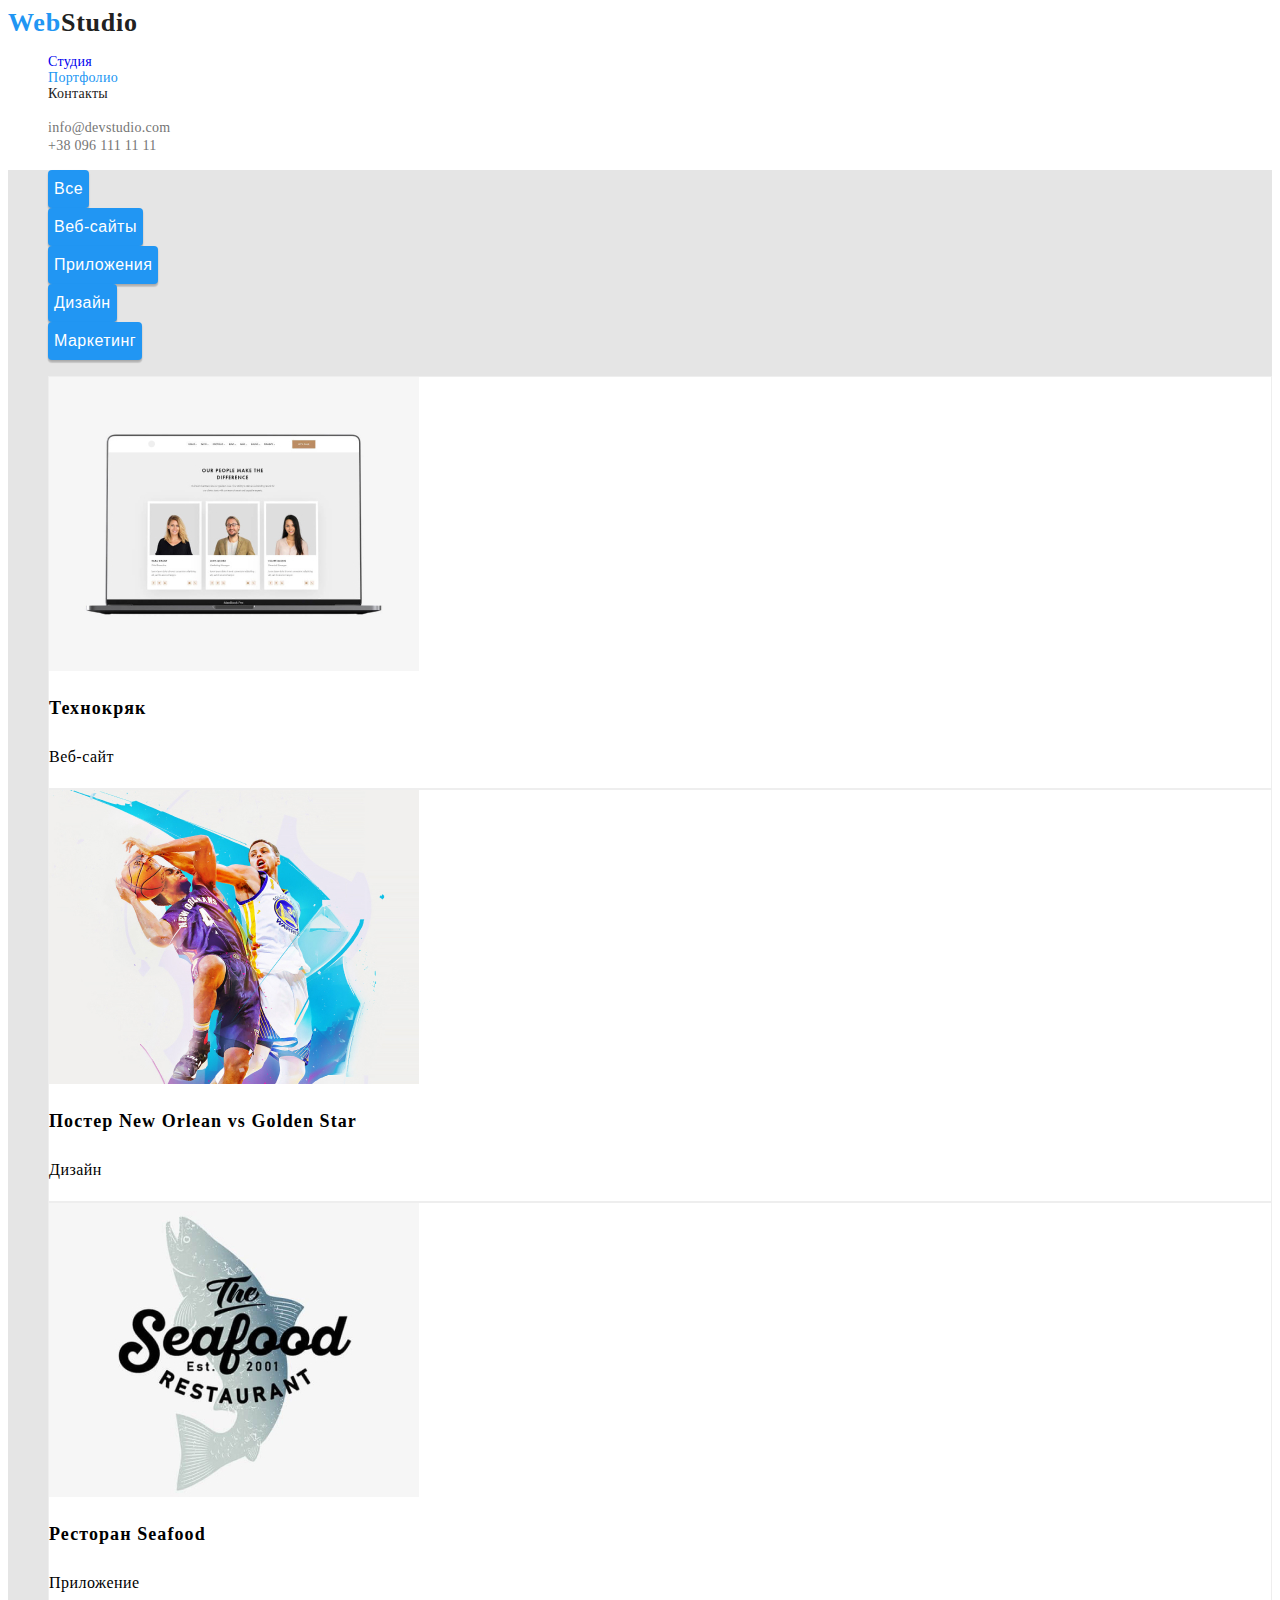
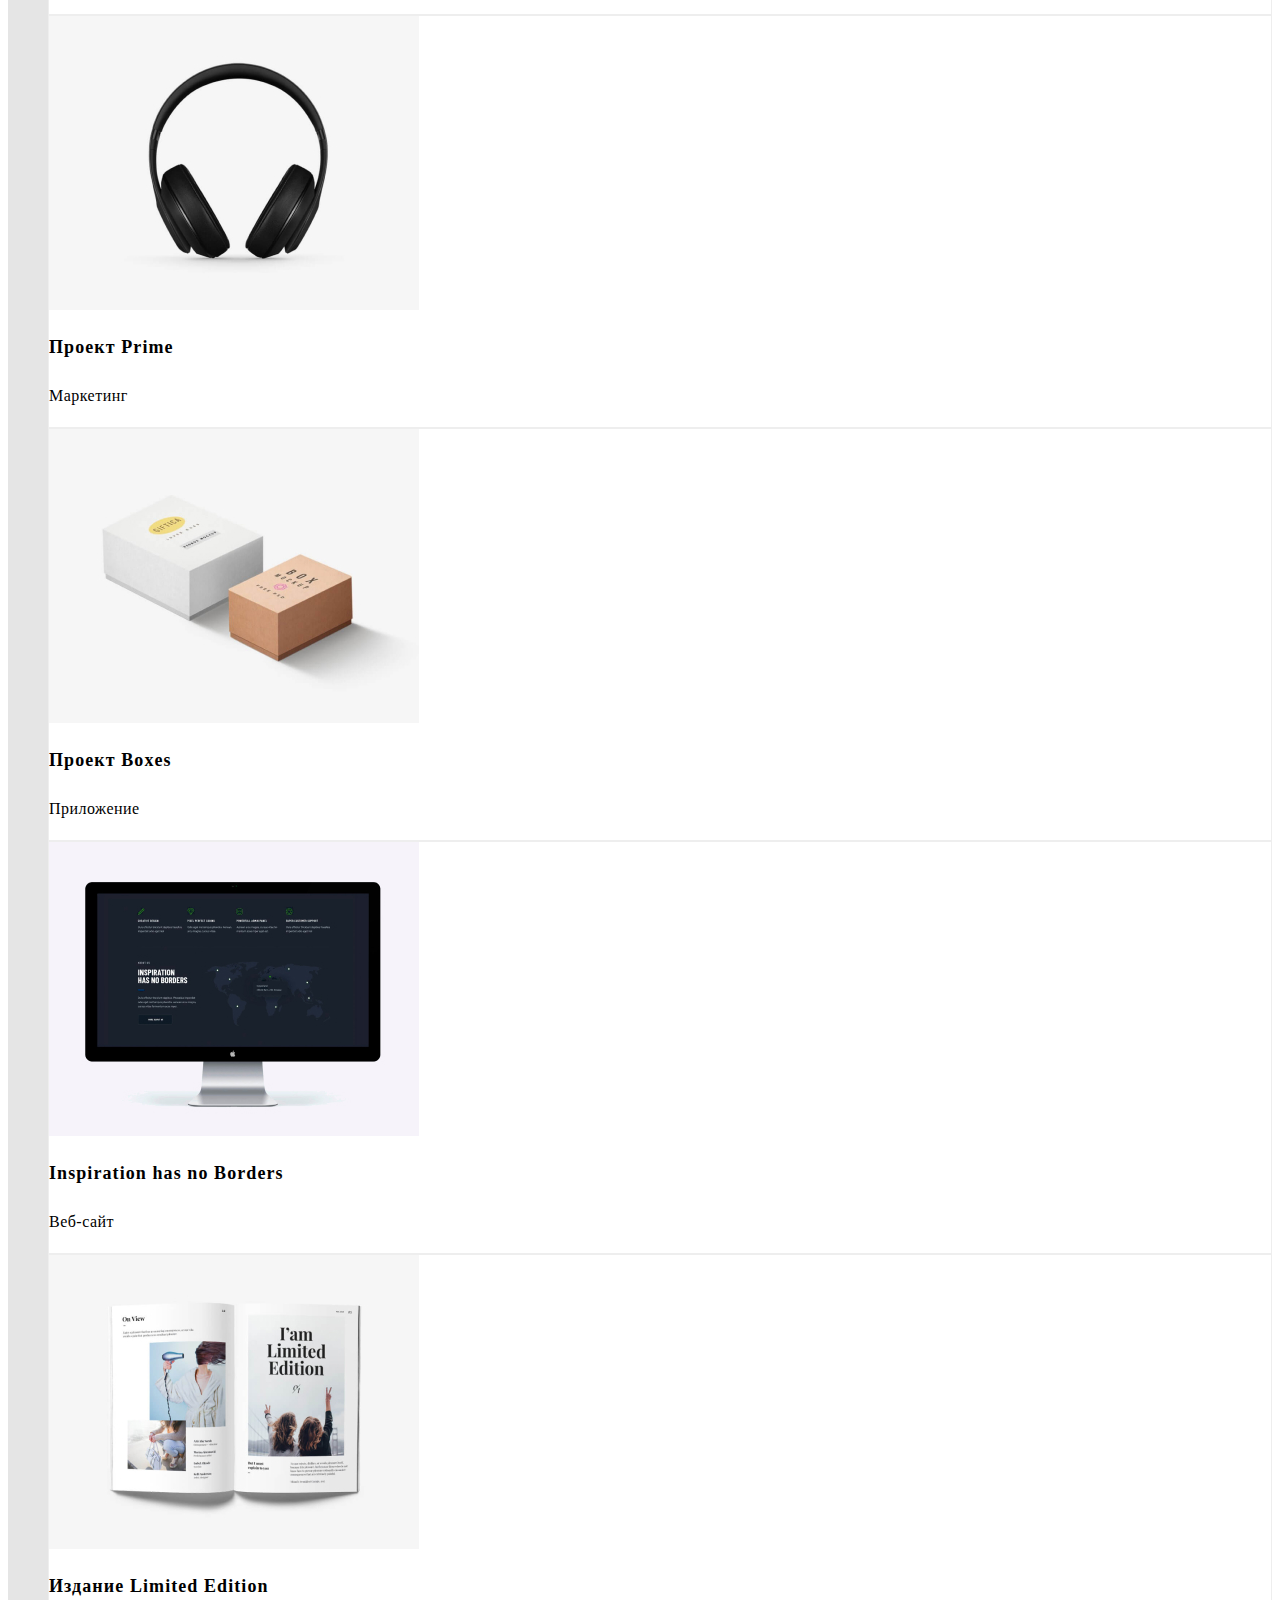
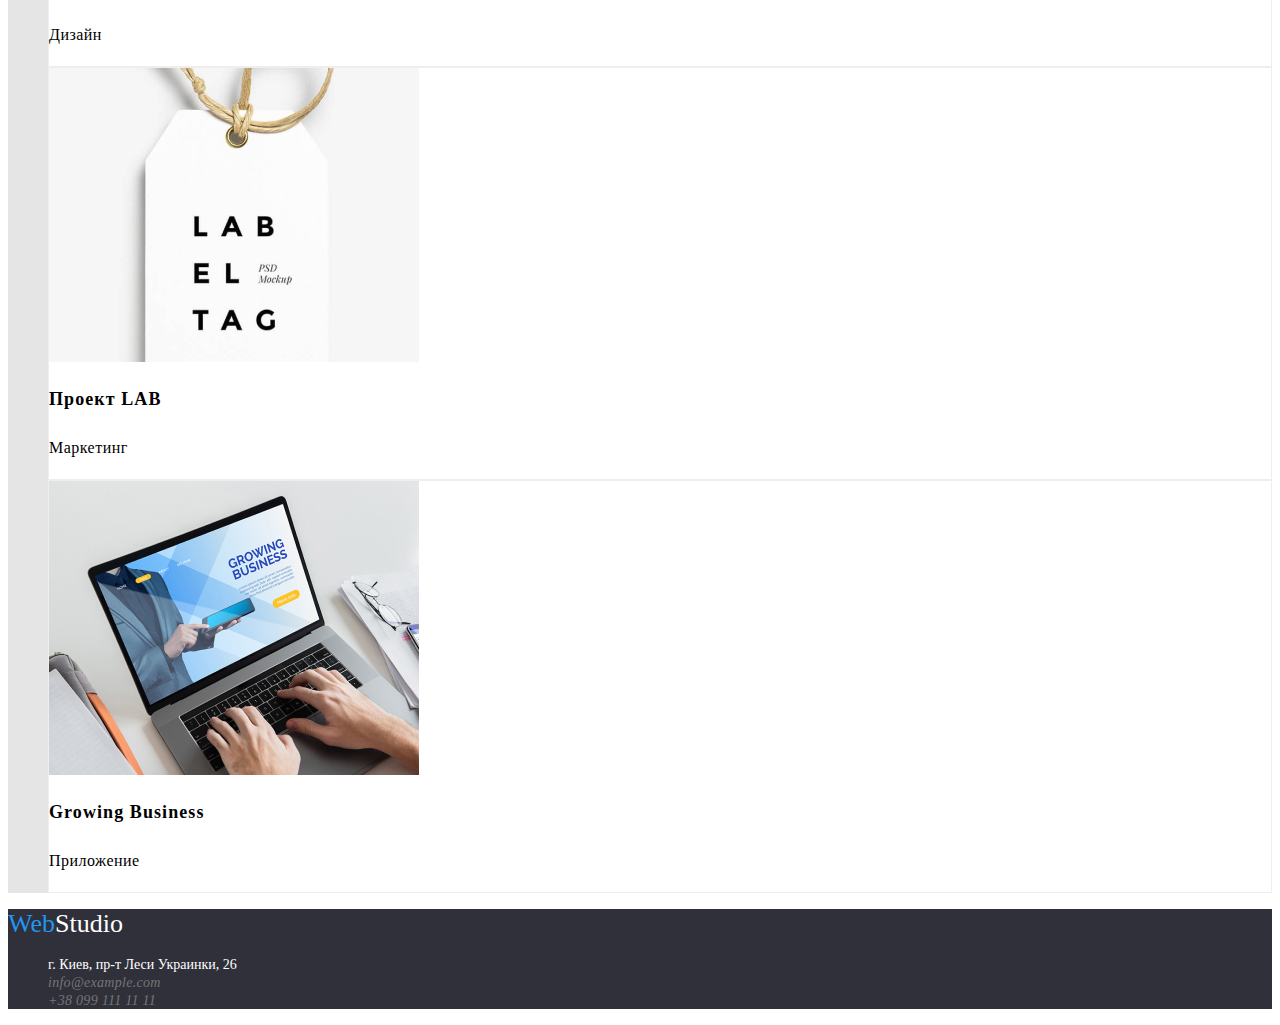
==== portfolio.html @ 0d42d4b7 "finally" ====
<!DOCTYPE html>
<html lang="en">
  <head>
    <meta charset="UTF-8" />
    <meta http-equiv="X-UA-Compatible" content="IE=edge" />
    <meta name="viewport" content="width=device-width, initial-scale=1.0" />
    <link rel="stylesheet" href="./css/styles.css" />
    <title>Document</title>
  </head>
  <body>
    <header class="header">
      <nav class="header-nav">
        <a href="./index.html" class="nav-logo"><span>Web</span>Studio</a>
        <div class="nav-ul">
          <ul>
            <li class="nav-list">
              <a href="../goit-markup-hw-02/index.html" class="nav-link">Студия</a>
            </li>
            <li class="nav-list"><a href="#" class="nav-link port">Портфолио</a></li>
            <li class="nav-list"><a href="" class="nav-link">Контакты</a></li>
          </ul>
        </div>
        <div class="nav-div">
          <ul>
            <li class="nav-contacts">
              <a href="mailto:info@devstudio.com" class="link-contacts">info@devstudio.com</a>
            </li>
            <li class="nav-contacts">
              <a href="tel:+380961111111" class="link-contacts">+38 096 111 11 11</a>
            </li>
          </ul>
        </div>
      </nav>
    </header>
    <main class="portfolio">
      <section class="work">
        <h1 class="works-title">Портфолио</h1>
        <ul class="work-list">
          <li class="work-item"><button type="button" class="work-item-btn">Все</button></li>
          <li class="work-item"><button type="button" class="work-item-btn">Веб-сайты</button></li>
          <li class="work-item"><button type="button" class="work-item-btn">Приложения</button></li>
          <li class="work-item"><button type="button" class="work-item-btn">Дизайн</button></li>
          <li class="work-item"><button type="button" class="work-item-btn">Маркетинг</button></li>
        </ul>
        <ul class="list-project">
          <li class="project-item">
            <img src="./images/11.jpg" alt="проект 1" />
            <h2 class="project-title">Технокряк</h2>
            <p class="project-text">Веб-сайт</p>
          </li>
          <li class="project-item">
            <img src="./images/22.jpg" alt="проект 2" />
            <h2 class="project-title">Постер New Orlean vs Golden Star</h2>
            <p class="project-text">Дизайн</p>
          </li>
          <li class="project-item">
            <img src="./images/33.jpg" alt="проект 3" />
            <h2 class="project-title">Ресторан Seafood</h2>
            <p class="project-text">Приложение</p>
          </li>
          <li class="project-item">
            <img src="./images/44.jpg" alt="проект 4" />
            <h2 class="project-title">Проект Prime</h2>
            <p class="project-text">Маркетинг</p>
          </li>
          <li class="project-item">
            <img src="./images/55.jpg" alt="проект 5" />
            <h2 class="project-title">Проект Boxes</h2>
            <p class="project-text">Приложение</p>
          </li>
          <li class="project-item">
            <img src="./images/66.jpg" alt="проект 6" />
            <h2 class="project-title">Inspiration has no Borders</h2>
            <p class="project-text">Веб-сайт</p>
          </li>
          <li class="project-item">
            <img src="./images/77.jpg" alt="проект 7" />
            <h2 class="project-title">Издание Limited Edition</h2>
            <p class="project-text">Дизайн</p>
          </li>
          <li class="project-item">
            <img src="./images/88.jpg" alt="проект 8" />
            <h2 class="project-title">Проект LAB</h2>
            <p class="project-text">Маркетинг</p>
          </li>
          <li class="project-item">
            <img src="./images/99.jpg" alt="проект 9" />
            <h2 class="project-title">Growing Business</h2>
            <p class="project-text">Приложение</p>
          </li>
        </ul>
      </section>
    </main>

    <footer class="footer">
      <a href="./index.html" class="footer-logo"><span>Web</span>Studio</a>
      <address>
        <ul class="footer-list">
          <li>
            <a
              href="https://goo.gl/maps/t3Y8ttDa6r9vXGK56"
              target="_blank"
              rel="noreferrer noopener"
              class="footer-map"
              >г. Киев, пр-т Леси Украинки, 26</a
            >
          </li>
          <li><a href="mailto:info@example.com" class="link-contacts">info@example.com</a></li>
          <li><a href="tel:+380991111111" class="link-contacts">+38 099 111 11 11</a></li>
        </ul>
      </address>
    </footer>
  </body>
</html>
---- css/styles.css ----
body {
  font-family: 'Roboto';
}

a {
  text-decoration: none;
}
li {
  list-style-type: none;
}
/* header */

.nav-logo {
  font-family: 'Raleway';
  font-size: 26px;
  color: #212121;
  font-weight: 700;
  letter-spacing: 0.03em;
}
.nav-logo > span {
  color: #2196f3;
}
.nav-list > .studio {
  color: #2196f3;
}
.nav-link {
  height: 16px;
}
.nav-list > .port {
  color: #2196f3;
}
.nav-list {
  font-size: 14px;
  color: #212121;
  font-weight: 500;
  letter-spacing: 0.02em;
}

.nav-link:visited,
.nav-link:active {
  color: #212121;
}
.nav-link:hover {
  color: #2196f3;
}

.link-contacts {
  color: #757575;
  font-size: 14px;
  font-weight: 500;
  letter-spacing: 0.02em;
}
.link-contacts:hover {
  color: #2196f3;
}

/* hero */

.hero {
  background-color: #2f303a;
}

.hero-title {
  font-size: 44px;
  font-weight: 900;
  color: #fff;
  text-align: center;
}
.hero-btn {
  background: #2196f3;
  box-shadow: 0px 4px 4px rgba(0, 0, 0, 0.15);
  border-radius: 4px;
  font-size: 16px;
  font-weight: 700;
  color: #ffffff;
  align-items: center;
  text-align: center;
  letter-spacing: 0.06em;
  border: 0px;
}
/* preferences */
.pref-title {
  color: #212121;
  font-size: 14px;
  text-transform: uppercase;
  letter-spacing: 0.03em;
  font-weight: 700;
}
.pref-text {
  color: #757575;
  font-size: 14px;
  font-weight: 400;
  letter-spacing: 0.03em;
}

/* work */
.work-title {
  font-size: 36px;
  font-weight: 700;
  letter-spacing: 0.03em;
}

/* team */

.team {
  background: #f5f4fa;
}
.team-wrapper {
  background: #ffffff;

  box-shadow: 0px 1px 3px rgba(0, 0, 0, 0.12), 0px 1px 1px rgba(0, 0, 0, 0.14),
    0px 2px 1px rgba(0, 0, 0, 0.2);
  border-radius: 0px 0px 4px 4px;
}
.team-title {
  color: #212121;
  font-size: 36px;
  font-weight: 700;
  letter-spacing: 0.03em;
}
.team-worker {
  font-size: 16px;
  color: #212121;
  font-weight: 500;
  letter-spacing: 0.03em;
  text-align: center;
}
.team-text {
  color: #757575;
  font-size: 16px;
  font-weight: 400;
  letter-spacing: 0.03em;
  text-align: center;
}
/* footer */
.footer {
  background: #2f303a;
}
.footer-logo {
  font-family: 'Raleway';
  font-size: 26px;
  color: #ffffff;
}
.footer-logo > span {
  color: #2196f3;
}

.footer-map {
  color: #ffffff;
  font-size: 14px;
  font-style: normal;
}
/* portfolio menu */
.portfolio {
  background: #e5e5e5;
}

.works-title {
  position: absolute;
  white-space: nowrap;
  width: 1px;
  height: 1px;
  overflow: hidden;
  border: 0;
  padding: 0;
  clip: rect(0 0 0 0);
  clip-path: inset(50%);
}
.work-item {
}
.work-item-btn {
  font-weight: 500;
  font-size: 16px;
  line-height: 1.62;
  letter-spacing: 0.03em;

  color: #ffffff;

  width: auto;
  height: 38px;
  background: #2196f3;
  /* shadow-middle */

  box-shadow: 0px 3px 1px rgba(0, 0, 0, 0.1), 0px 1px 2px rgba(0, 0, 0, 0.08),
    0px 2px 2px rgba(0, 0, 0, 0.12);
  border-radius: 4px;
  border: 0;
}

/* portfolio works */
.project-item {
  box-sizing: border-box;
  background: #ffffff;
  border: 1px solid #eeeeee;
}

.project-title {
  font-weight: 700;
  font-size: 18px;
  line-height: 2;
  /* identical to box height, or 200% */

  letter-spacing: 0.06em;
}
.project-text {
  font-weight: 400;
  font-size: 16px;
  line-height: 1.88;
  /* identical to box height, or 188% */

  letter-spacing: 0.03em;
}
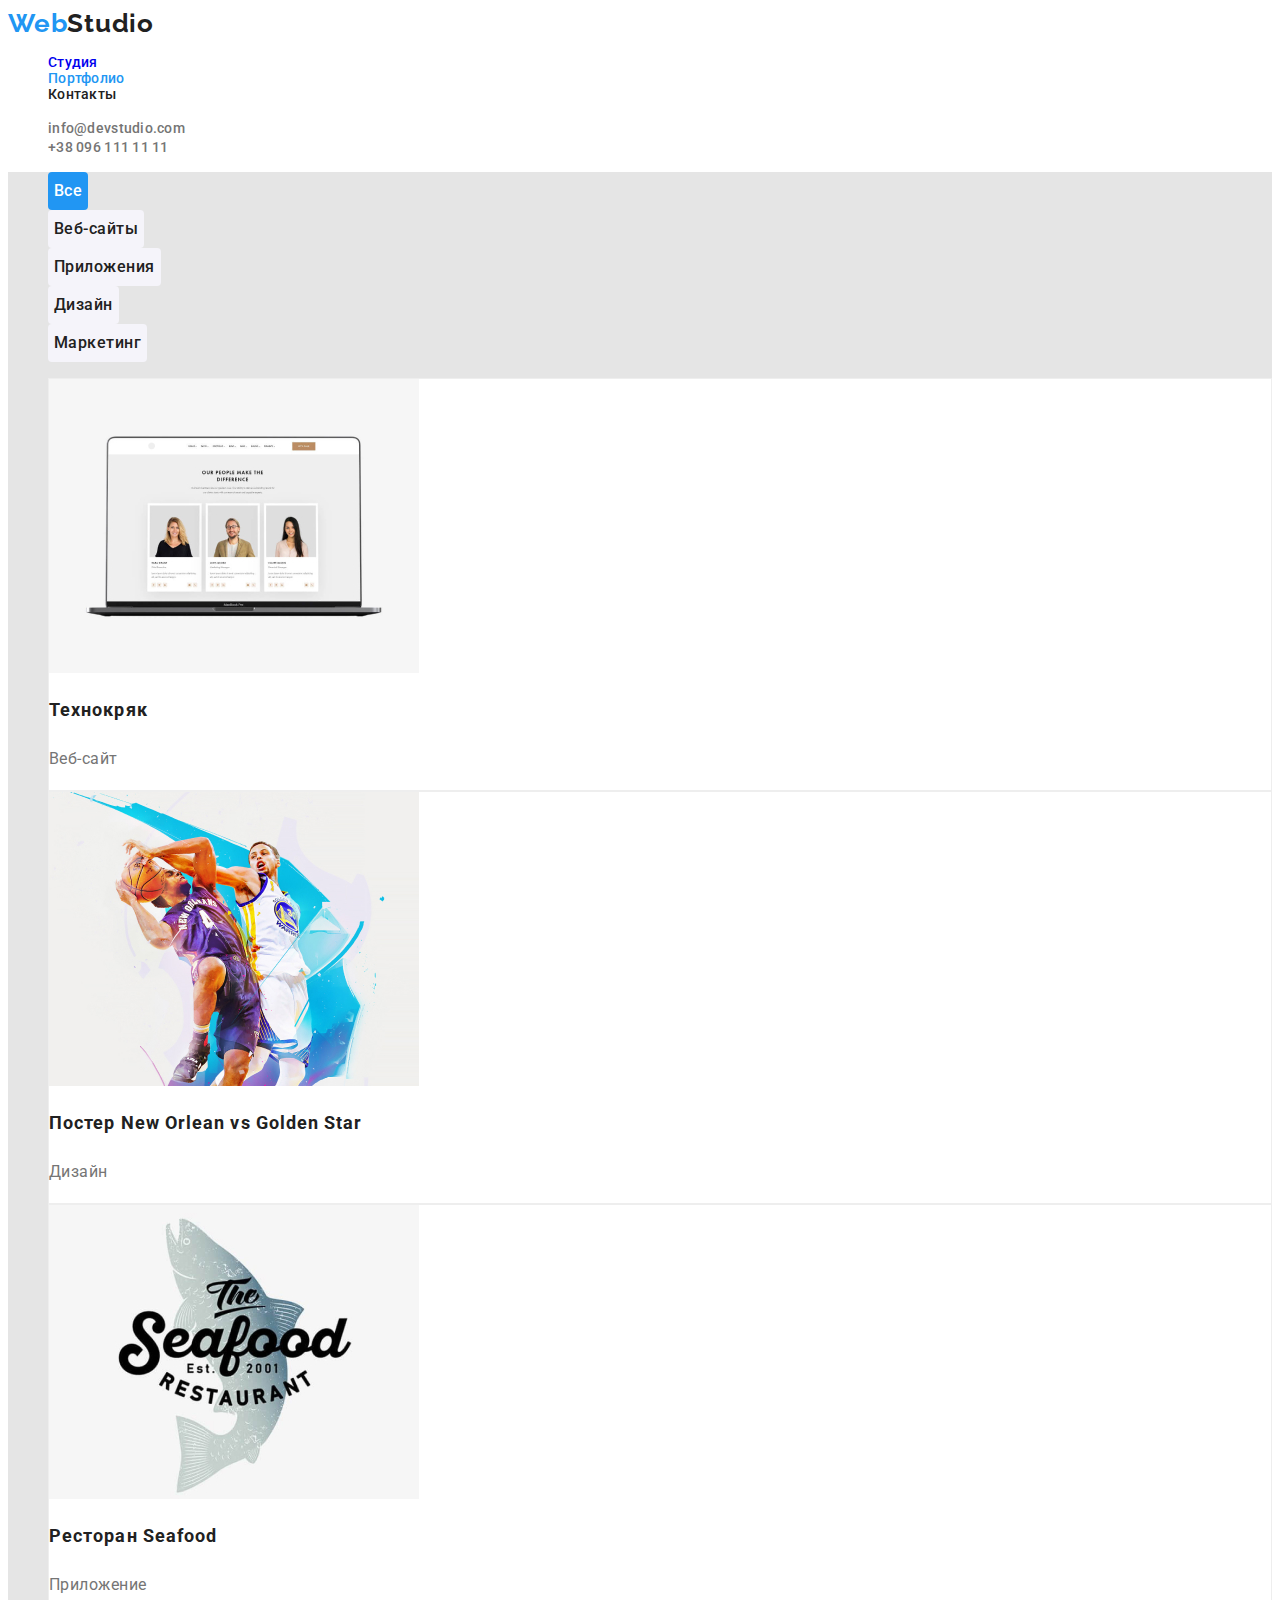
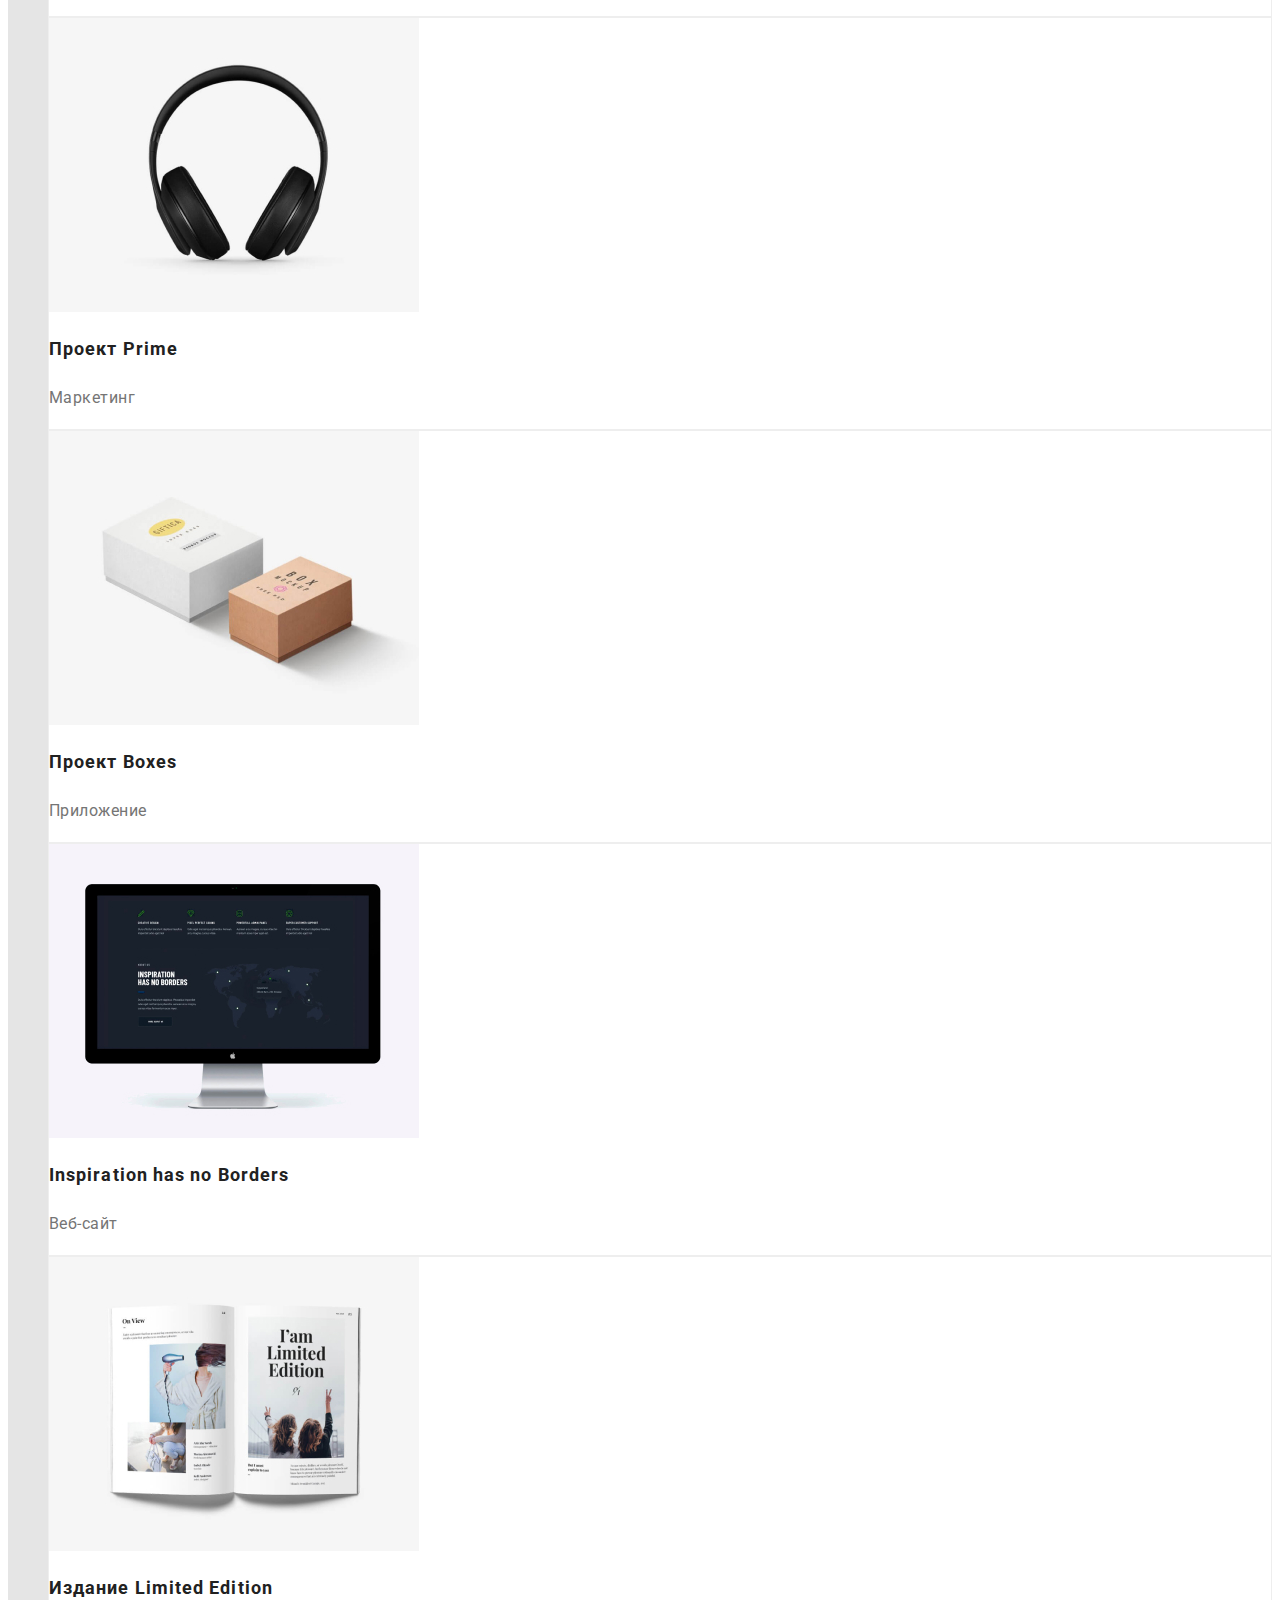
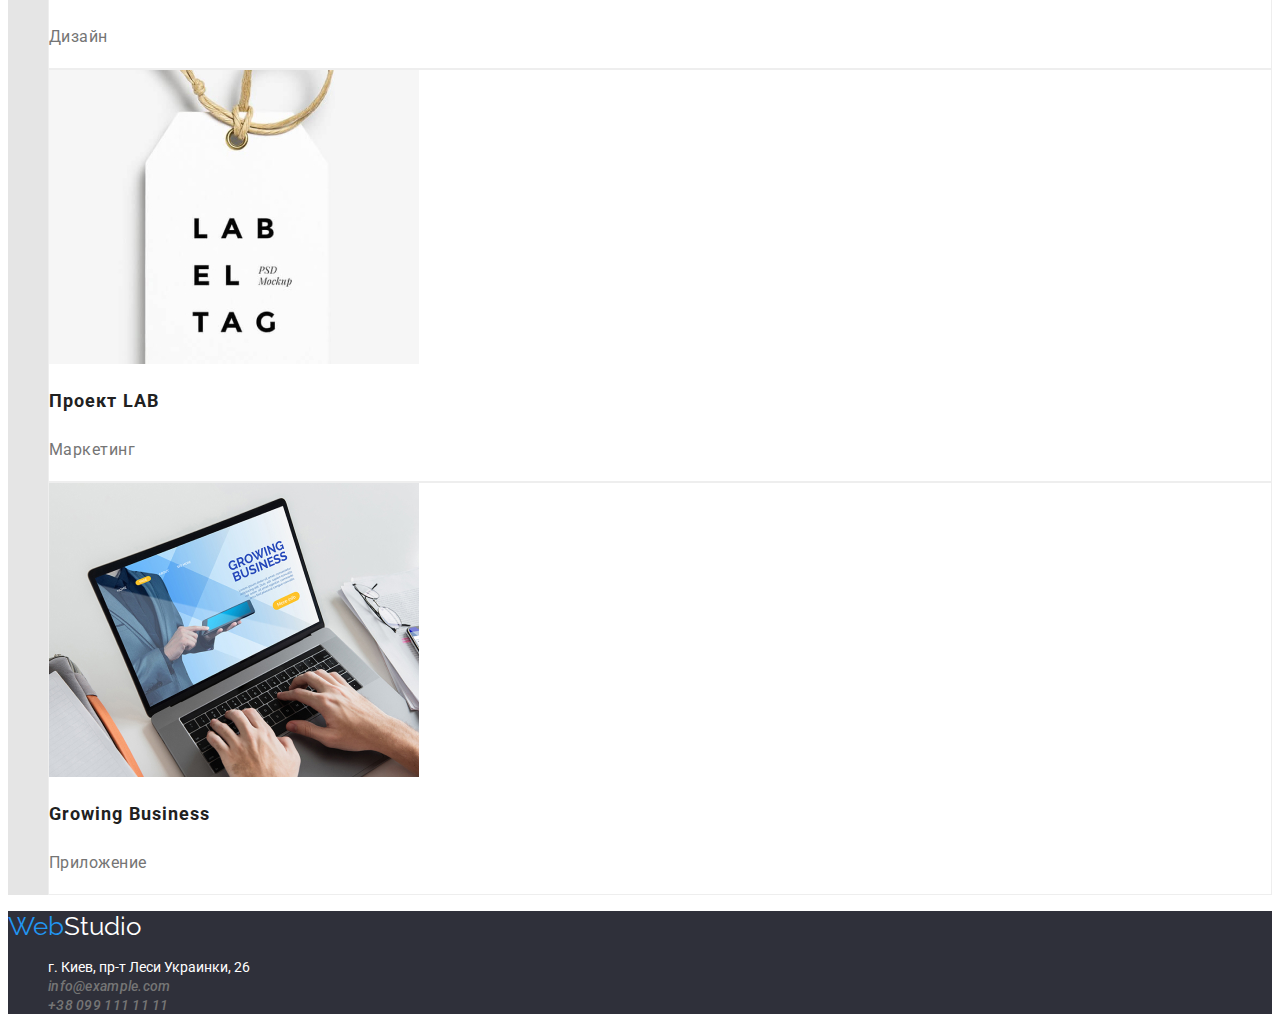
==== commit b268f1b4: "part idk" ====
--- a/portfolio.html
+++ b/portfolio.html
@@ -5,6 +5,16 @@
     <meta http-equiv="X-UA-Compatible" content="IE=edge" />
     <meta name="viewport" content="width=device-width, initial-scale=1.0" />
     <link rel="stylesheet" href="./css/styles.css" />
+    <link rel="preconnect" href="https://fonts.googleapis.com" />
+    <link rel="preconnect" href="https://fonts.gstatic.com" crossorigin />
+    <link
+      href="https://fonts.googleapis.com/css2?family=Roboto:wght@300;400;500;700&display=swap"
+      rel="stylesheet"
+    />
+    <link
+      href="https://fonts.googleapis.com/css2?family=Raleway:wght@400;500;700&family=Roboto:wght@300;400;500;700&display=swap"
+      rel="stylesheet"
+    />
     <title>Document</title>
   </head>
   <body>
@@ -36,7 +46,7 @@
       <section class="work">
         <h1 class="works-title">Портфолио</h1>
         <ul class="work-list">
-          <li class="work-item"><button type="button" class="work-item-btn">Все</button></li>
+          <li class="work-item"><button type="button" class="work-item-btn all">Все</button></li>
           <li class="work-item"><button type="button" class="work-item-btn">Веб-сайты</button></li>
           <li class="work-item"><button type="button" class="work-item-btn">Приложения</button></li>
           <li class="work-item"><button type="button" class="work-item-btn">Дизайн</button></li>
--- a/css/styles.css
+++ b/css/styles.css
@@ -1,5 +1,13 @@
+:root {
+  --default-color: #212121;
+  --hover-color: #2196f3;
+  --white-color: #fff;
+  --paragraph-color: #757575;
+  --background-color: #2f303a;
+}
+
 body {
-  font-family: 'Roboto';
+  font-family: 'Roboto', 'sens-serif';
 }
 
 a {
@@ -13,66 +21,66 @@
 .nav-logo {
   font-family: 'Raleway';
   font-size: 26px;
-  color: #212121;
+  color: var(--default-color);
   font-weight: 700;
   letter-spacing: 0.03em;
 }
 .nav-logo > span {
-  color: #2196f3;
+  color: var(--hover-color);
 }
 .nav-list > .studio {
-  color: #2196f3;
+  color: var(--hover-color);
 }
 .nav-link {
   height: 16px;
 }
 .nav-list > .port {
-  color: #2196f3;
+  color: var(--hover-color);
 }
 .nav-list {
   font-size: 14px;
-  color: #212121;
+  color: var(--default-color);
   font-weight: 500;
   letter-spacing: 0.02em;
 }
 
 .nav-link:visited,
 .nav-link:active {
-  color: #212121;
+  color: var(--default-color);
 }
 .nav-link:hover {
-  color: #2196f3;
+  color: var(--hover-color);
 }
 
 .link-contacts {
-  color: #757575;
+  color: var(--paragraph-color);
   font-size: 14px;
   font-weight: 500;
   letter-spacing: 0.02em;
 }
 .link-contacts:hover {
-  color: #2196f3;
+  color: var(--hover-color);
 }
 
 /* hero */
 
 .hero {
-  background-color: #2f303a;
+  background-color: var(--background-color);
 }
 
 .hero-title {
   font-size: 44px;
   font-weight: 900;
-  color: #fff;
+  color: var(--white-color);
   text-align: center;
 }
 .hero-btn {
-  background: #2196f3;
+  background: var(--hover-color);
   box-shadow: 0px 4px 4px rgba(0, 0, 0, 0.15);
   border-radius: 4px;
   font-size: 16px;
   font-weight: 700;
-  color: #ffffff;
+  color: var(--white-color);
   align-items: center;
   text-align: center;
   letter-spacing: 0.06em;
@@ -80,14 +88,14 @@
 }
 /* preferences */
 .pref-title {
-  color: #212121;
+  color: var(--default-color);
   font-size: 14px;
   text-transform: uppercase;
   letter-spacing: 0.03em;
   font-weight: 700;
 }
 .pref-text {
-  color: #757575;
+  color: var(--paragraph-color);
   font-size: 14px;
   font-weight: 400;
   letter-spacing: 0.03em;
@@ -106,27 +114,27 @@
   background: #f5f4fa;
 }
 .team-wrapper {
-  background: #ffffff;
+  color: var(--white-color);
 
   box-shadow: 0px 1px 3px rgba(0, 0, 0, 0.12), 0px 1px 1px rgba(0, 0, 0, 0.14),
     0px 2px 1px rgba(0, 0, 0, 0.2);
   border-radius: 0px 0px 4px 4px;
 }
 .team-title {
-  color: #212121;
+  color: var(--default-color);
   font-size: 36px;
   font-weight: 700;
   letter-spacing: 0.03em;
 }
 .team-worker {
   font-size: 16px;
-  color: #212121;
+  color: var(--default-color);
   font-weight: 500;
   letter-spacing: 0.03em;
   text-align: center;
 }
 .team-text {
-  color: #757575;
+  color: var(--paragraph-color);
   font-size: 16px;
   font-weight: 400;
   letter-spacing: 0.03em;
@@ -134,19 +142,19 @@
 }
 /* footer */
 .footer {
-  background: #2f303a;
+  background: var(--background-color);
 }
 .footer-logo {
   font-family: 'Raleway';
   font-size: 26px;
-  color: #ffffff;
+  color: var(--white-color);
 }
 .footer-logo > span {
-  color: #2196f3;
+  color: var(--hover-color);
 }
 
 .footer-map {
-  color: #ffffff;
+  color: var(--white-color);
   font-size: 14px;
   font-style: normal;
 }
@@ -169,28 +177,36 @@
 .work-item {
 }
 .work-item-btn {
+  background: #f5f4fa;
+  border-radius: 4px;
+  height: 38px;
+  font-family: 'Roboto';
+  font-style: normal;
   font-weight: 500;
   font-size: 16px;
   line-height: 1.62;
-  letter-spacing: 0.03em;
-
-  color: #ffffff;
-
-  width: auto;
-  height: 38px;
-  background: #2196f3;
-  /* shadow-middle */
-
-  box-shadow: 0px 3px 1px rgba(0, 0, 0, 0.1), 0px 1px 2px rgba(0, 0, 0, 0.08),
-    0px 2px 2px rgba(0, 0, 0, 0.12);
-  border-radius: 4px;
+
+  text-align: center;
+  letter-spacing: 0.03em;
+
+  color: #212121;
   border: 0;
+}
+
+li > .all {
+  color: var(--white-color);
+  background-color: var(--hover-color);
+}
+
+.work-item-btn:hover {
+  background: var(--hover-color);
+  color: var(--white-color);
 }
 
 /* portfolio works */
 .project-item {
   box-sizing: border-box;
-  background: #ffffff;
+  background-color: var(--white-color);
   border: 1px solid #eeeeee;
 }
 
@@ -198,7 +214,7 @@
   font-weight: 700;
   font-size: 18px;
   line-height: 2;
-  /* identical to box height, or 200% */
+  color: var(--default-color);
 
   letter-spacing: 0.06em;
 }
@@ -206,7 +222,6 @@
   font-weight: 400;
   font-size: 16px;
   line-height: 1.88;
-  /* identical to box height, or 188% */
-
-  letter-spacing: 0.03em;
-}
+  color: #757575;
+  letter-spacing: 0.03em;
+}
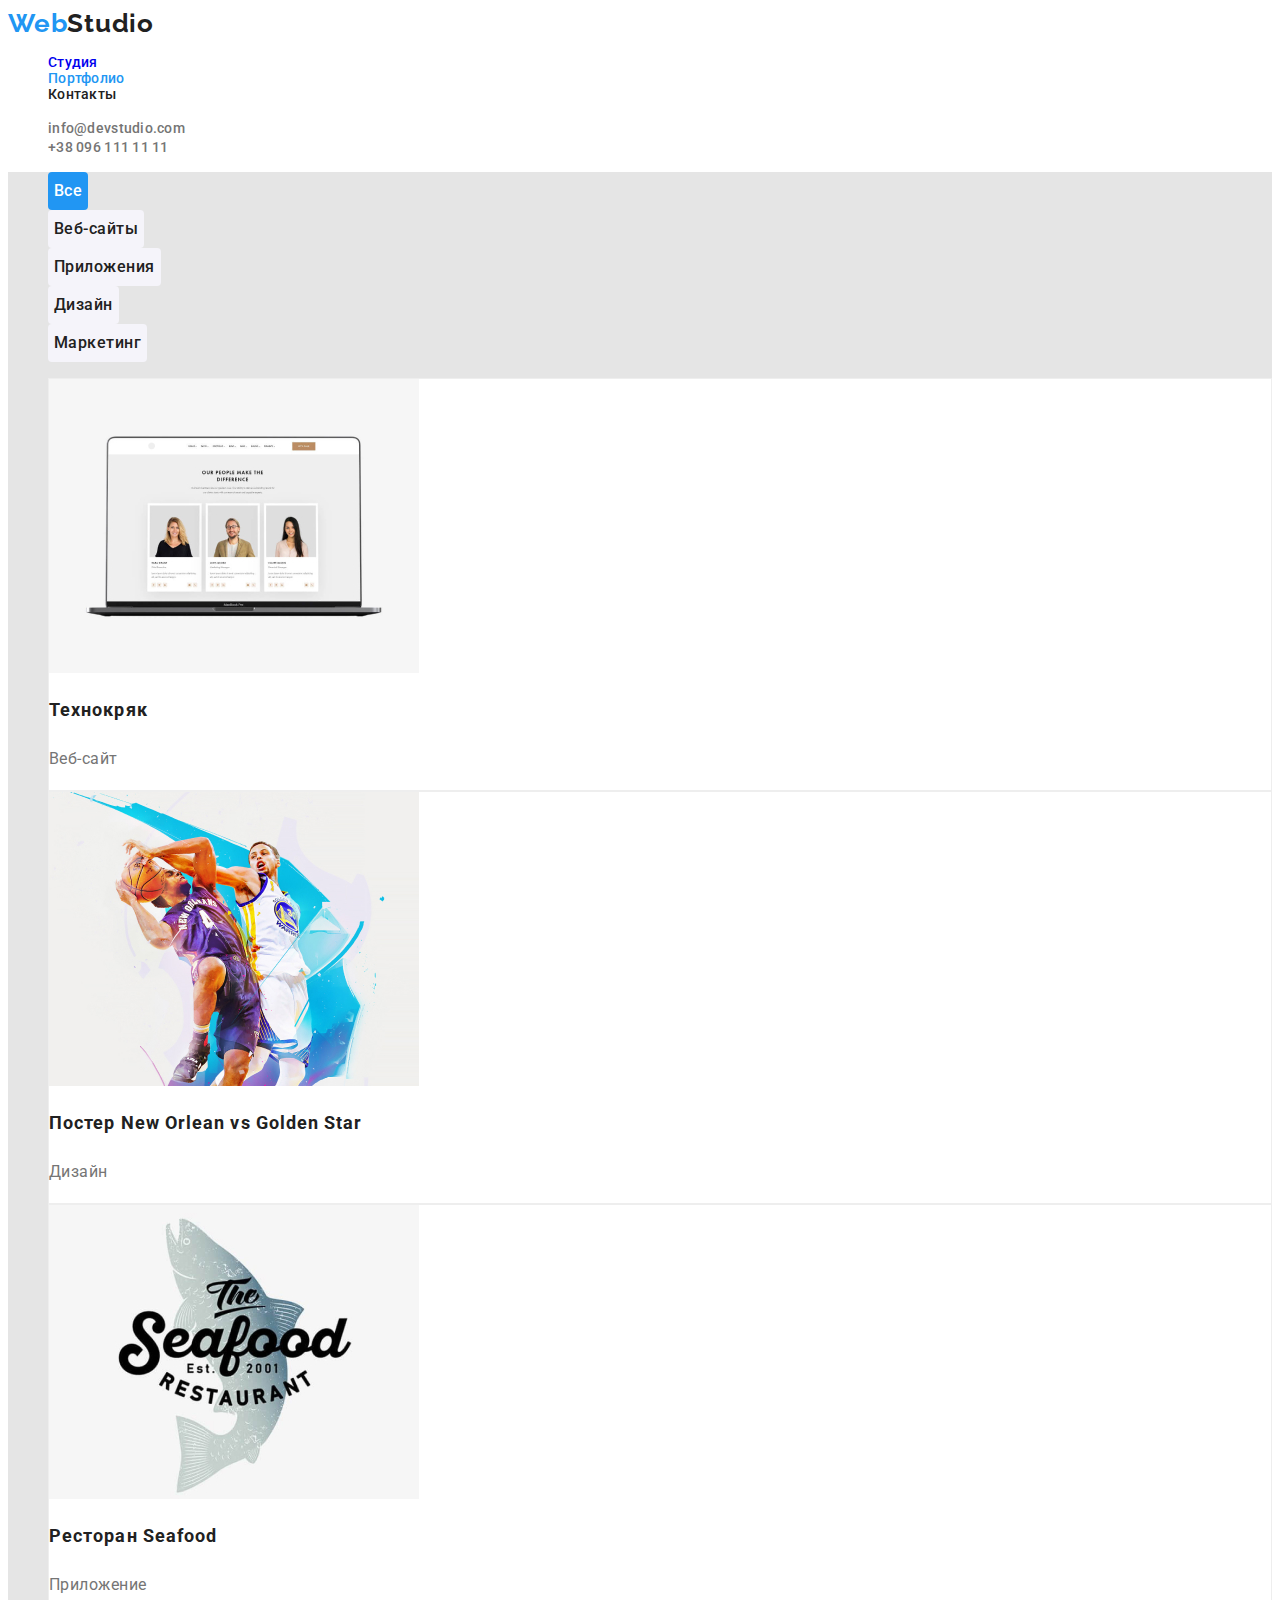
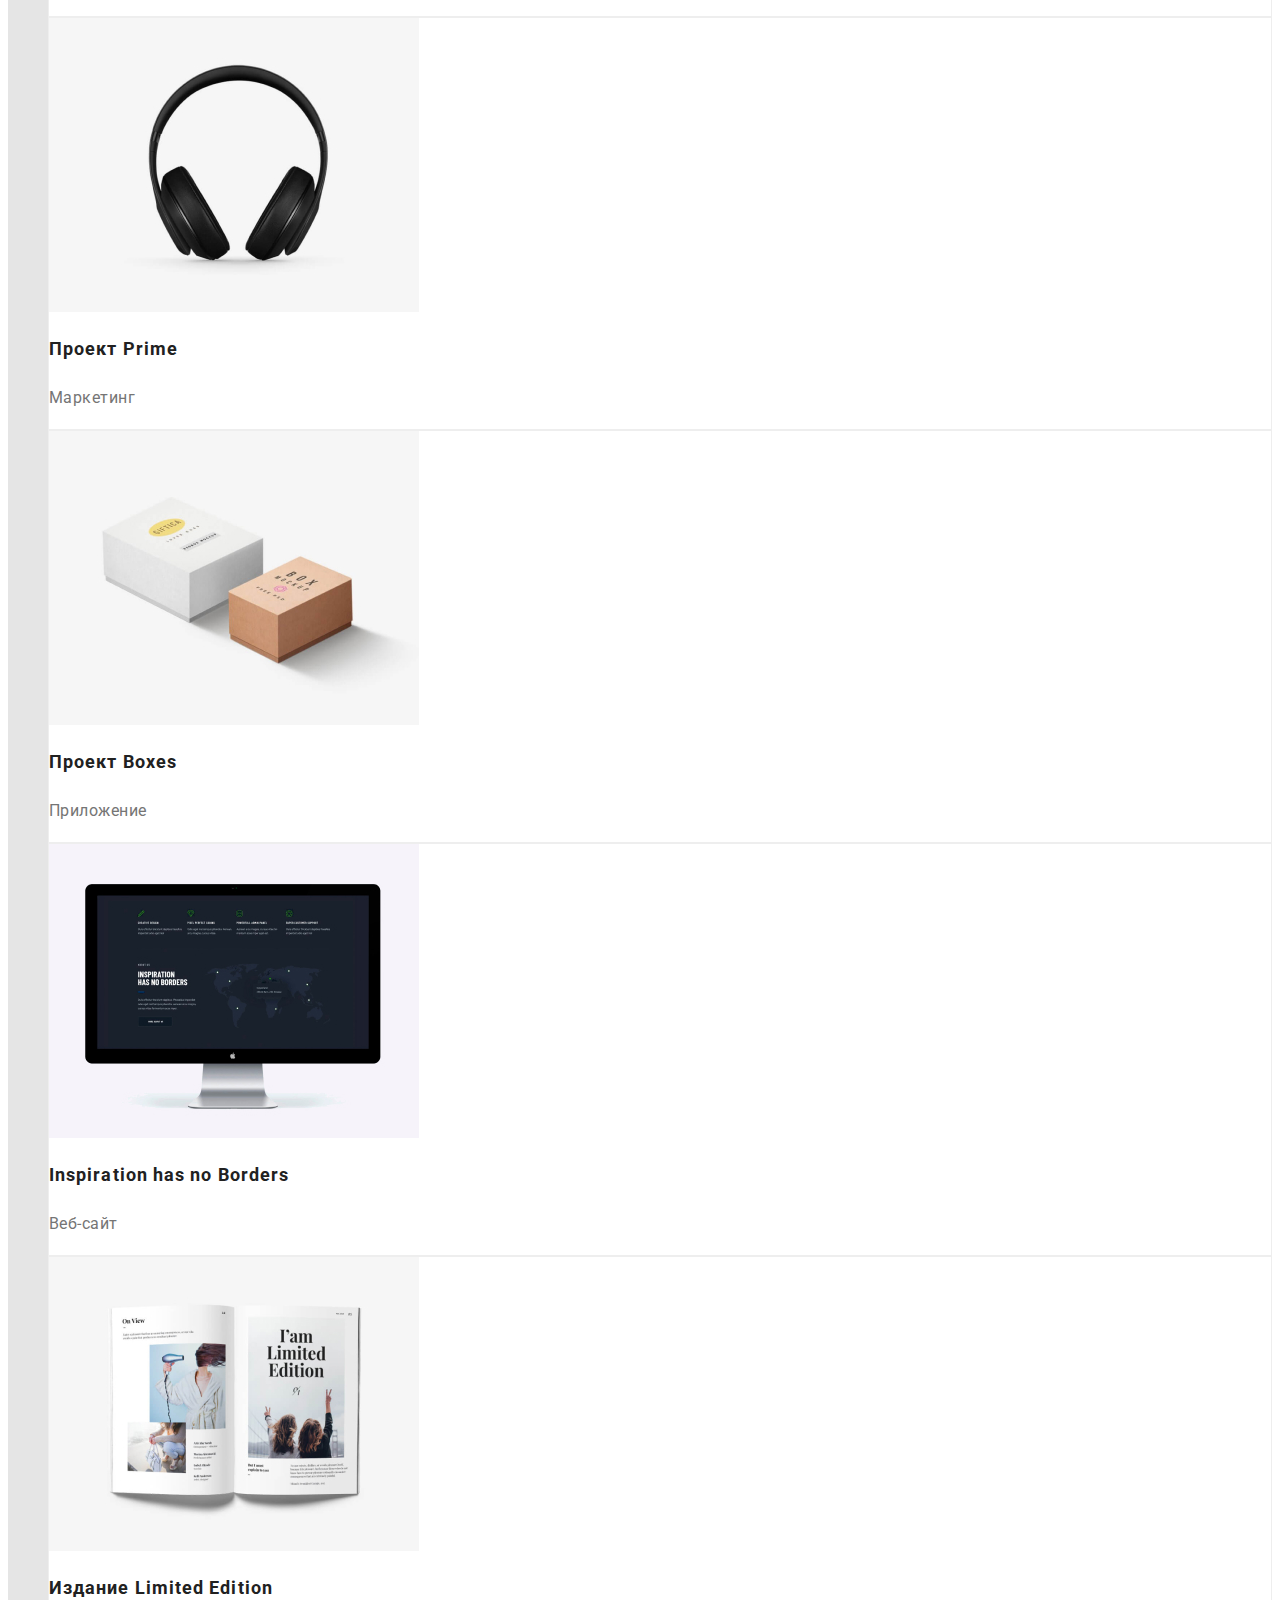
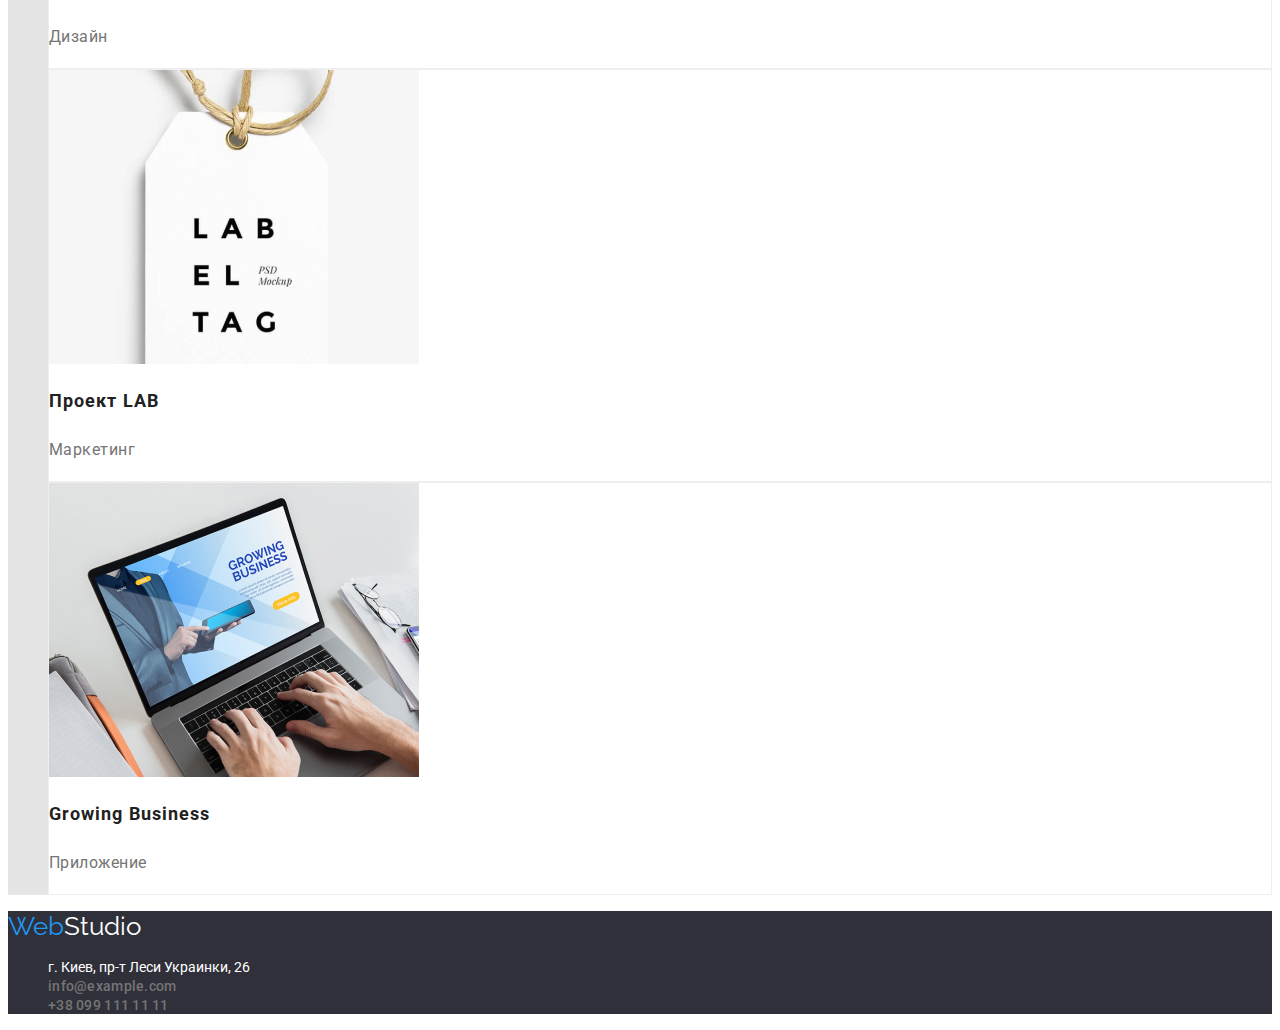
==== commit 4c284f1a: "last2 hw" ====
--- a/portfolio.html
+++ b/portfolio.html
@@ -26,7 +26,7 @@
             <li class="nav-list">
               <a href="../goit-markup-hw-02/index.html" class="nav-link">Студия</a>
             </li>
-            <li class="nav-list"><a href="#" class="nav-link port">Портфолио</a></li>
+            <li class="nav-list"><a href="" class="nav-link port">Портфолио</a></li>
             <li class="nav-list"><a href="" class="nav-link">Контакты</a></li>
           </ul>
         </div>
--- a/css/styles.css
+++ b/css/styles.css
@@ -28,20 +28,18 @@
 .nav-logo > span {
   color: var(--hover-color);
 }
-.nav-list > .studio {
-  color: var(--hover-color);
-}
-.nav-link {
+.nav-list {
   height: 16px;
-}
-.nav-list > .port {
-  color: var(--hover-color);
-}
-.nav-list {
-  font-size: 14px;
-  color: var(--default-color);
+  font-size: 14px;
   font-weight: 500;
   letter-spacing: 0.02em;
+}
+li > .port:visited {
+  color: var(--hover-color);
+}
+
+li > .studio:visited {
+  color: var(--hover-color);
 }
 
 .nav-link:visited,
@@ -87,6 +85,20 @@
   border: 0px;
 }
 /* preferences */
+
+.visually-hidden {
+  position: absolute;
+  width: 1px;
+  height: 1px;
+  margin: -1px;
+  border: 0;
+  padding: 0;
+
+  white-space: nowrap;
+  clip-path: inset(100%);
+  clip: rect(0 0 0 0);
+  overflow: hidden;
+}
 .pref-title {
   color: var(--default-color);
   font-size: 14px;
@@ -141,6 +153,10 @@
   text-align: center;
 }
 /* footer */
+
+address {
+  font-style: normal;
+}
 .footer {
   background: var(--background-color);
 }
@@ -158,6 +174,10 @@
   font-size: 14px;
   font-style: normal;
 }
+.footer-map:hover {
+  color: var(--hover-color);
+}
+
 /* portfolio menu */
 .portfolio {
   background: #e5e5e5;
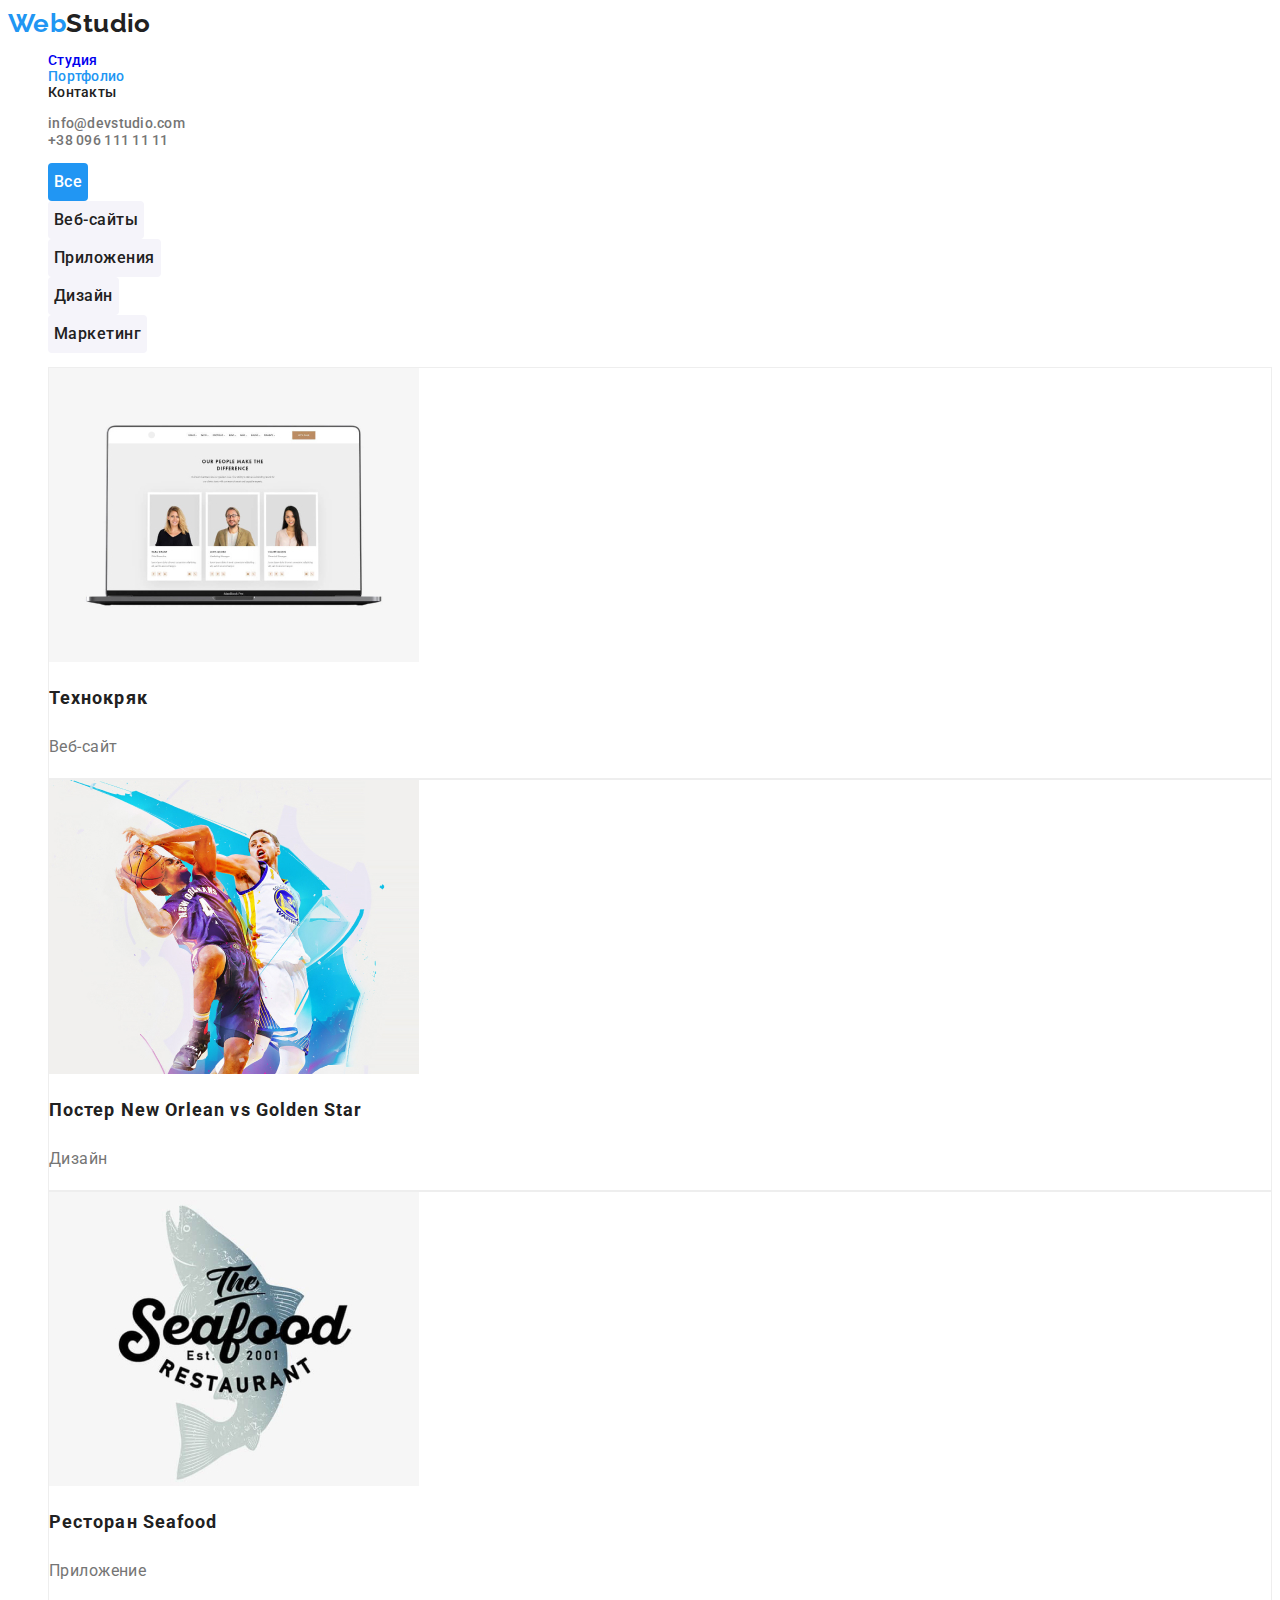
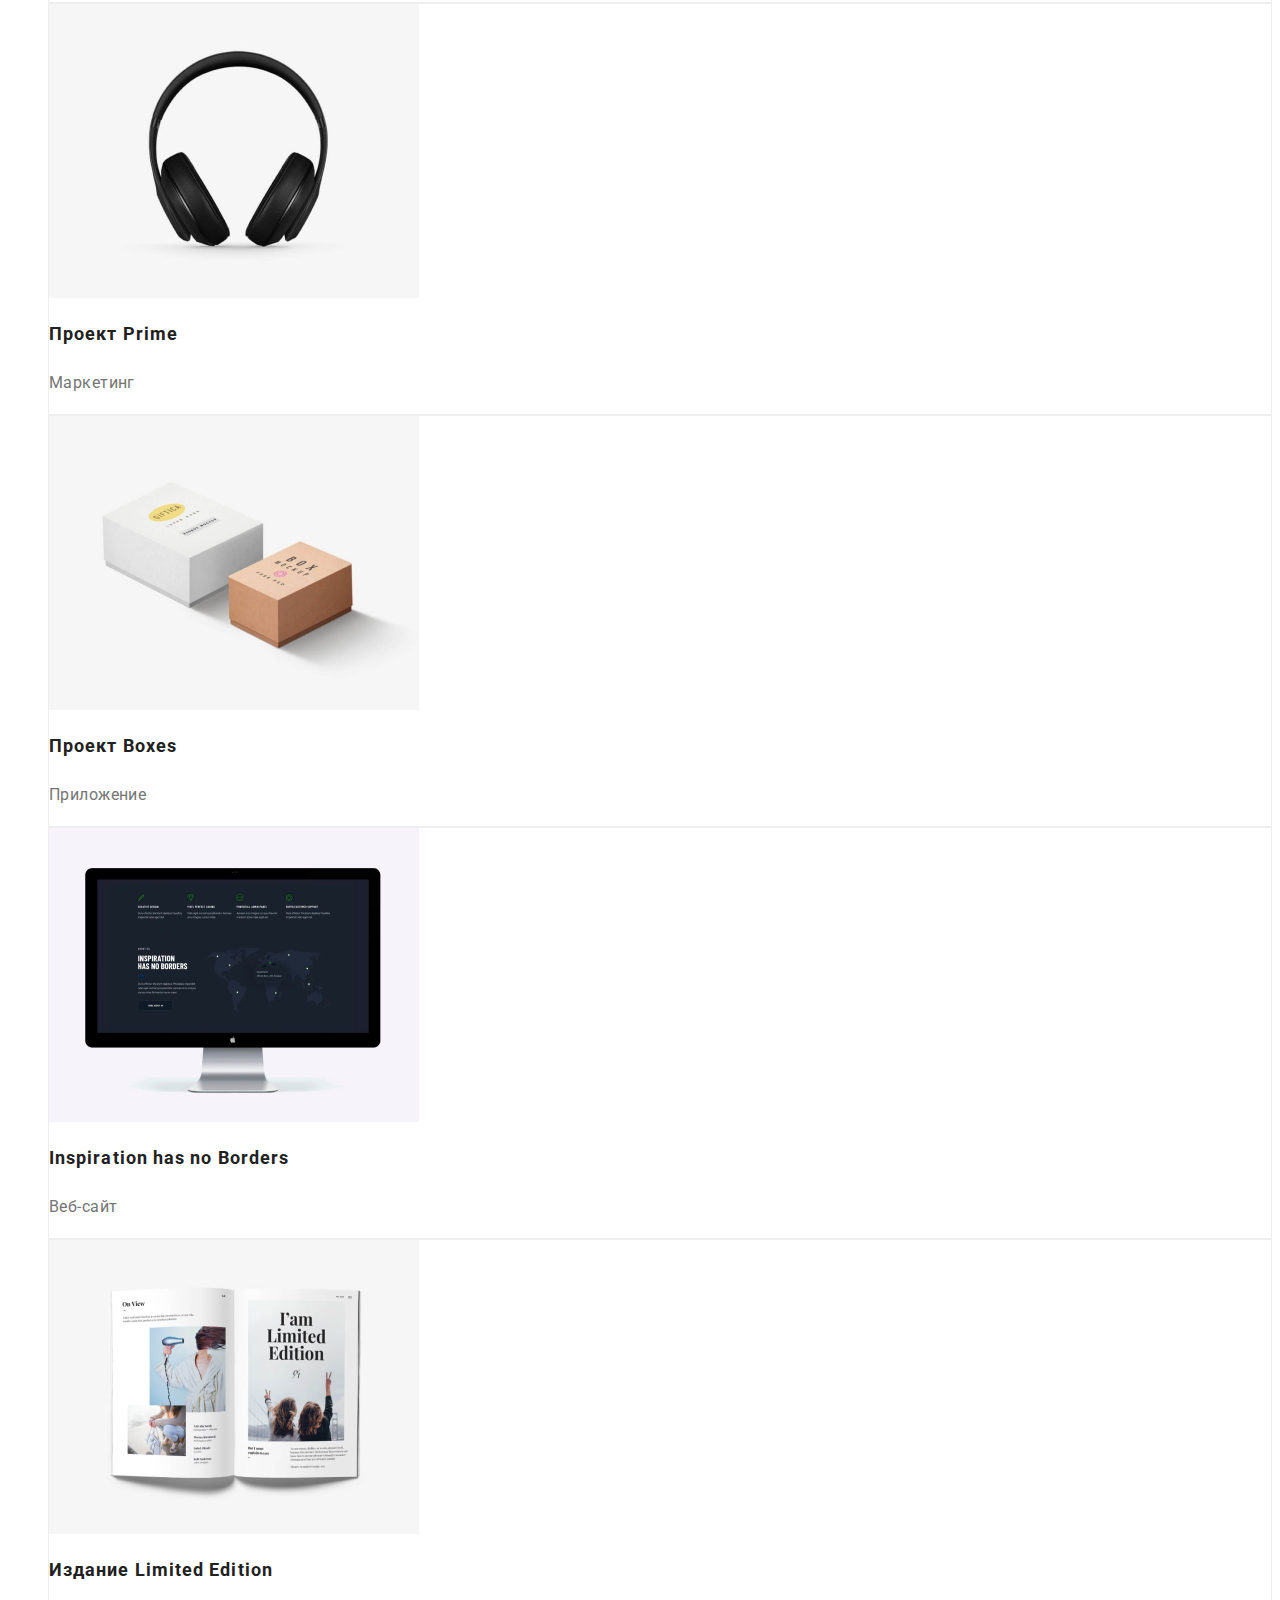
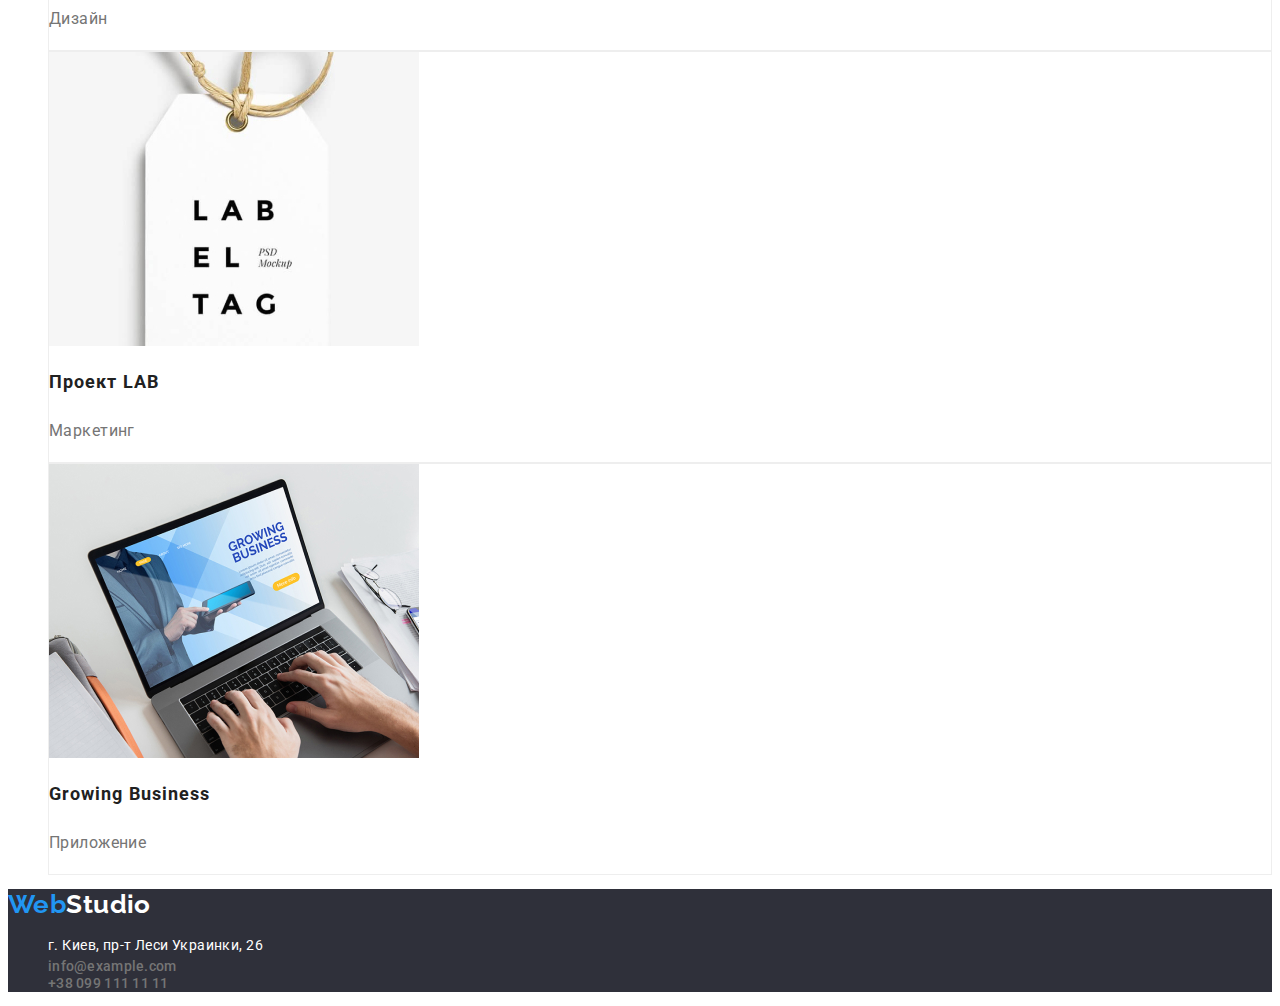
==== commit 17750a8b: "ready" ====
--- a/portfolio.html
+++ b/portfolio.html
@@ -42,59 +42,69 @@
         </div>
       </nav>
     </header>
-    <main class="portfolio">
-      <section class="work">
-        <h1 class="works-title">Портфолио</h1>
-        <ul class="work-list">
-          <li class="work-item"><button type="button" class="work-item-btn all">Все</button></li>
-          <li class="work-item"><button type="button" class="work-item-btn">Веб-сайты</button></li>
-          <li class="work-item"><button type="button" class="work-item-btn">Приложения</button></li>
-          <li class="work-item"><button type="button" class="work-item-btn">Дизайн</button></li>
-          <li class="work-item"><button type="button" class="work-item-btn">Маркетинг</button></li>
+    <main>
+      <section class="portfolio">
+        <h1 class="portfolio-title">Портфолио</h1>
+        <ul class="portfolio-list">
+          <li class="portfolio-item">
+            <button type="button" class="portfolio-item-btn all">Все</button>
+          </li>
+          <li class="portfolio-item">
+            <button type="button" class="portfolio-item-btn">Веб-сайты</button>
+          </li>
+          <li class="portfolio-item">
+            <button type="button" class="portfolio-item-btn">Приложения</button>
+          </li>
+          <li class="portfolio-item">
+            <button type="button" class="portfolio-item-btn">Дизайн</button>
+          </li>
+          <li class="portfolio-item">
+            <button type="button" class="portfolio-item-btn">Маркетинг</button>
+          </li>
         </ul>
         <ul class="list-project">
           <li class="project-item">
-            <img src="./images/11.jpg" alt="проект 1" />
+            <img src="./images/11.jpg" width="370" alt="проект 1" />
             <h2 class="project-title">Технокряк</h2>
             <p class="project-text">Веб-сайт</p>
           </li>
           <li class="project-item">
-            <img src="./images/22.jpg" alt="проект 2" />
+            <img src="./images/22.jpg" width="370" alt="проект 2" />
             <h2 class="project-title">Постер New Orlean vs Golden Star</h2>
             <p class="project-text">Дизайн</p>
           </li>
           <li class="project-item">
-            <img src="./images/33.jpg" alt="проект 3" />
+            <img src="./images/33.jpg" width="370" alt="проект 3" />
             <h2 class="project-title">Ресторан Seafood</h2>
             <p class="project-text">Приложение</p>
           </li>
           <li class="project-item">
-            <img src="./images/44.jpg" alt="проект 4" />
+            <img src="./images/44.jpg" width="370" alt="проект 4" />
             <h2 class="project-title">Проект Prime</h2>
             <p class="project-text">Маркетинг</p>
           </li>
           <li class="project-item">
-            <img src="./images/55.jpg" alt="проект 5" />
+            <img src="./images/55.jpg" width="370" alt="проект 5" />
             <h2 class="project-title">Проект Boxes</h2>
             <p class="project-text">Приложение</p>
           </li>
           <li class="project-item">
-            <img src="./images/66.jpg" alt="проект 6" />
+            <img src="./images/66.jpg" width="370" alt="проект 6" />
             <h2 class="project-title">Inspiration has no Borders</h2>
             <p class="project-text">Веб-сайт</p>
           </li>
           <li class="project-item">
-            <img src="./images/77.jpg" alt="проект 7" />
+            <img src="./images/77.jpg" width="370" alt="проект 7" />
             <h2 class="project-title">Издание Limited Edition</h2>
             <p class="project-text">Дизайн</p>
           </li>
           <li class="project-item">
-            <img src="./images/88.jpg" alt="проект 8" />
+            <img src="./images/88.jpg" width="370" alt="проект 8" />
             <h2 class="project-title">Проект LAB</h2>
             <p class="project-text">Маркетинг</p>
           </li>
           <li class="project-item">
-            <img src="./images/99.jpg" alt="проект 9" />
+            <img src="./images/99.jpg" width="370" alt="проект 9" />
             <h2 class="project-title">Growing Business</h2>
             <p class="project-text">Приложение</p>
           </li>
--- a/css/styles.css
+++ b/css/styles.css
@@ -1,39 +1,43 @@
 :root {
   --default-color: #212121;
   --hover-color: #2196f3;
-  --white-color: #fff;
+  --white-color: #ffffff;
   --paragraph-color: #757575;
   --background-color: #2f303a;
-}
-
+  --second-background: #f5f4fa;
+}
 body {
   font-family: 'Roboto', 'sens-serif';
-}
-
+  background-color: var(--white-color);
+  color: var(--default-color);
+  font-size: 14px;
+  letter-spacing: 0.03em;
+}
 a {
   text-decoration: none;
 }
 li {
   list-style-type: none;
 }
-/* header */
-
+/* --------------------------header------------------------------ */
 .nav-logo {
-  font-family: 'Raleway';
+  font-family: 'Raleway', 'sans-serif';
   font-size: 26px;
   color: var(--default-color);
   font-weight: 700;
-  letter-spacing: 0.03em;
-}
+  line-height: 1.19;
+}
+
 .nav-logo > span {
   color: var(--hover-color);
 }
+
 .nav-list {
-  height: 16px;
-  font-size: 14px;
   font-weight: 500;
   letter-spacing: 0.02em;
-}
+  line-height: 1.14;
+}
+
 li > .port:visited {
   color: var(--hover-color);
 }
@@ -46,46 +50,54 @@
 .nav-link:active {
   color: var(--default-color);
 }
-.nav-link:hover {
+
+.nav-link:hover,
+.nav-link:focus {
   color: var(--hover-color);
 }
 
 .link-contacts {
   color: var(--paragraph-color);
-  font-size: 14px;
   font-weight: 500;
   letter-spacing: 0.02em;
-}
-.link-contacts:hover {
-  color: var(--hover-color);
-}
-
-/* hero */
-
+  line-height: 1.14;
+}
+
+.link-contacts:hover,
+.link-contacts:focus {
+  color: var(--hover-color);
+}
+
+/* --------------------------hero--------------------------- */
 .hero {
   background-color: var(--background-color);
 }
 
 .hero-title {
   font-size: 44px;
+  line-height: 1.36;
   font-weight: 900;
   color: var(--white-color);
   text-align: center;
+  text-transform: uppercase;
+  letter-spacing: 0.06em;
 }
 .hero-btn {
   background: var(--hover-color);
   box-shadow: 0px 4px 4px rgba(0, 0, 0, 0.15);
   border-radius: 4px;
   font-size: 16px;
-  font-weight: 700;
+  line-height: 1.87;
+  font-weight: 700;
+  font-family: 'Roboto';
   color: var(--white-color);
   align-items: center;
   text-align: center;
   letter-spacing: 0.06em;
   border: 0px;
-}
-/* preferences */
-
+  cursor: pointer;
+}
+/* ---------------------------preferences--------------------------- */
 .visually-hidden {
   position: absolute;
   width: 1px;
@@ -93,7 +105,6 @@
   margin: -1px;
   border: 0;
   padding: 0;
-
   white-space: nowrap;
   clip-path: inset(100%);
   clip: rect(0 0 0 0);
@@ -101,32 +112,32 @@
 }
 .pref-title {
   color: var(--default-color);
+  text-transform: uppercase;
+  font-weight: 700;
+  line-height: 1.14;
   font-size: 14px;
-  text-transform: uppercase;
-  letter-spacing: 0.03em;
-  font-weight: 700;
 }
 .pref-text {
   color: var(--paragraph-color);
-  font-size: 14px;
-  font-weight: 400;
-  letter-spacing: 0.03em;
-}
-
-/* work */
+  font-weight: 400;
+  line-height: 1.71;
+}
+
+/* -------------------------------------work------------------------------- */
 .work-title {
   font-size: 36px;
   font-weight: 700;
-  letter-spacing: 0.03em;
-}
-
-/* team */
+  line-height: 1.16;
+  color: var(--default-color);
+}
+
+/* ----------------------team------------------------------ */
 
 .team {
-  background: #f5f4fa;
+  background-color: var(--second-background);
 }
 .team-wrapper {
-  color: var(--white-color);
+  background-color: var(--white-color);
 
   box-shadow: 0px 1px 3px rgba(0, 0, 0, 0.12), 0px 1px 1px rgba(0, 0, 0, 0.14),
     0px 2px 1px rgba(0, 0, 0, 0.2);
@@ -136,23 +147,22 @@
   color: var(--default-color);
   font-size: 36px;
   font-weight: 700;
-  letter-spacing: 0.03em;
 }
 .team-worker {
   font-size: 16px;
   color: var(--default-color);
   font-weight: 500;
-  letter-spacing: 0.03em;
-  text-align: center;
+  text-align: center;
+  line-height: 1.18;
 }
 .team-text {
   color: var(--paragraph-color);
   font-size: 16px;
-  font-weight: 400;
-  letter-spacing: 0.03em;
-  text-align: center;
-}
-/* footer */
+  line-height: 1.18;
+  font-weight: 400;
+  text-align: center;
+}
+/* ---------------------------footer--------------------------------- */
 
 address {
   font-style: normal;
@@ -161,8 +171,10 @@
   background: var(--background-color);
 }
 .footer-logo {
-  font-family: 'Raleway';
+  font-family: 'Raleway', 'sans-serif';
   font-size: 26px;
+  line-height: 1.19;
+  font-weight: 700;
   color: var(--white-color);
 }
 .footer-logo > span {
@@ -171,19 +183,17 @@
 
 .footer-map {
   color: var(--white-color);
-  font-size: 14px;
   font-style: normal;
+  font-weight: 400;
+  line-height: 1.71;
 }
 .footer-map:hover {
   color: var(--hover-color);
 }
 
-/* portfolio menu */
-.portfolio {
-  background: #e5e5e5;
-}
-
-.works-title {
+/* ------------------------portfolio menu---------------------- */
+
+.portfolio-title {
   position: absolute;
   white-space: nowrap;
   width: 1px;
@@ -194,10 +204,8 @@
   clip: rect(0 0 0 0);
   clip-path: inset(50%);
 }
-.work-item {
-}
-.work-item-btn {
-  background: #f5f4fa;
+.portfolio-item-btn {
+  background-color: var(--second-background);
   border-radius: 4px;
   height: 38px;
   font-family: 'Roboto';
@@ -205,11 +213,11 @@
   font-weight: 500;
   font-size: 16px;
   line-height: 1.62;
-
-  text-align: center;
   letter-spacing: 0.03em;
 
-  color: #212121;
+  text-align: center;
+
+  color: var(--default-color);
   border: 0;
 }
 
@@ -218,12 +226,14 @@
   background-color: var(--hover-color);
 }
 
-.work-item-btn:hover {
-  background: var(--hover-color);
-  color: var(--white-color);
-}
-
-/* portfolio works */
+.portfolio-item-btn:hover,
+.portfolio-item-btn:focus,
+.portfolio-item-btn:active {
+  background-color: var(--hover-color);
+  color: var(--white-color);
+}
+
+/* --------------------portfolio projects---------------------- */
 .project-item {
   box-sizing: border-box;
   background-color: var(--white-color);
@@ -242,6 +252,5 @@
   font-weight: 400;
   font-size: 16px;
   line-height: 1.88;
-  color: #757575;
-  letter-spacing: 0.03em;
-}
+  color: var(--paragraph-color);
+}
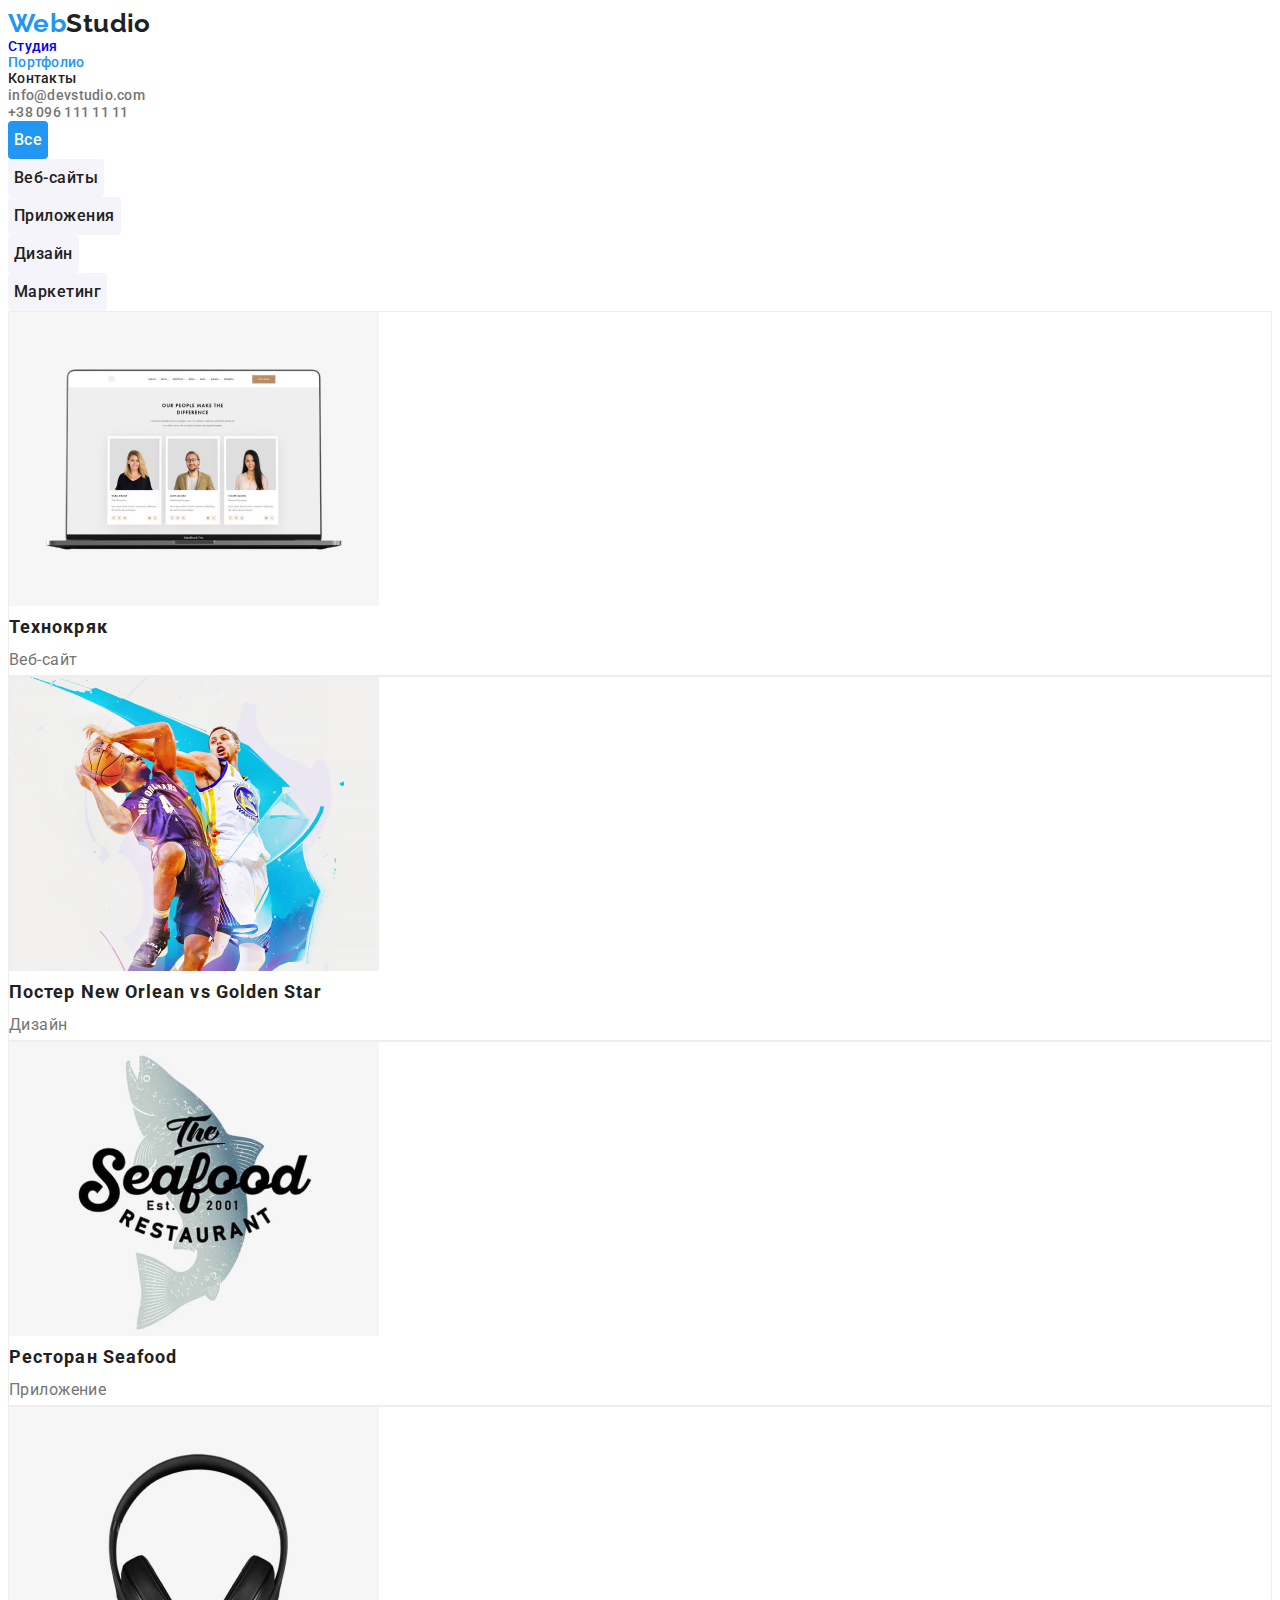
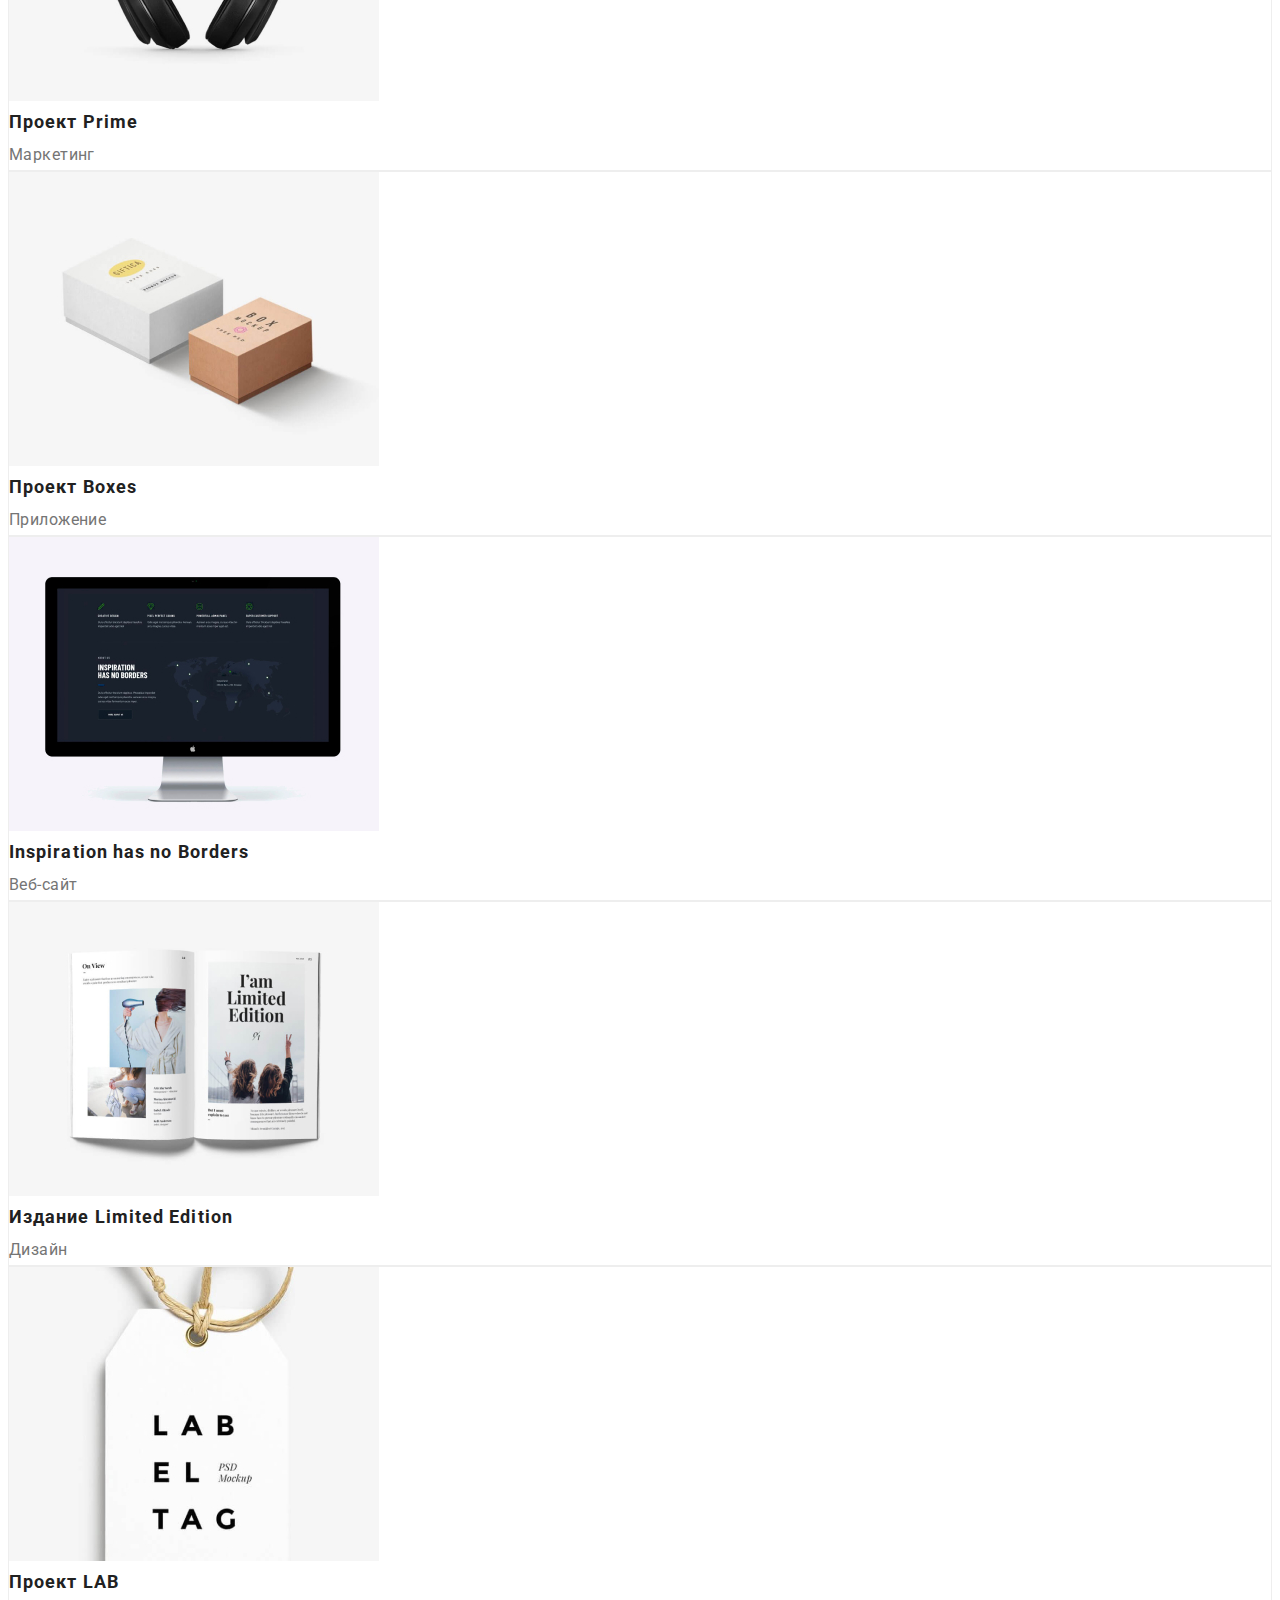
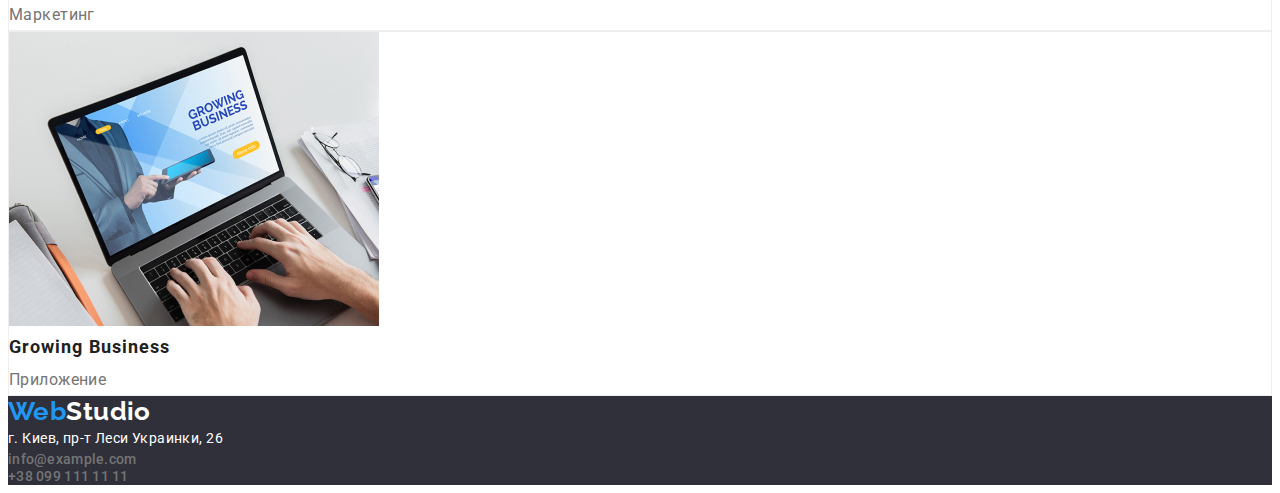
==== commit f3e791f3: "pAZR" ====
--- a/portfolio.html
+++ b/portfolio.html
@@ -15,7 +15,7 @@
       href="https://fonts.googleapis.com/css2?family=Raleway:wght@400;500;700&family=Roboto:wght@300;400;500;700&display=swap"
       rel="stylesheet"
     />
-    <title>Document</title>
+    <title>Portfolio</title>
   </head>
   <body>
     <header class="header">
--- a/css/styles.css
+++ b/css/styles.css
@@ -6,8 +6,16 @@
   --background-color: #2f303a;
   --second-background: #f5f4fa;
 }
+p,
+h1,
+h2,
+h3,
+h4,
+h5 {
+  margin: 0;
+}
 body {
-  font-family: 'Roboto', 'sens-serif';
+  font-family: 'Roboto', sans-serif;
   background-color: var(--white-color);
   color: var(--default-color);
   font-size: 14px;
@@ -16,8 +24,17 @@
 a {
   text-decoration: none;
 }
-li {
-  list-style-type: none;
+ul,
+ol {
+  list-style: none;
+  margin: 0;
+  padding: 0;
+}
+.container {
+  width: 1200px;
+  padding-left: 15px;
+  padding-right: 15px;
+  margin: 0 auto;
 }
 /* --------------------------header------------------------------ */
 .nav-logo {
@@ -130,7 +147,9 @@
   line-height: 1.16;
   color: var(--default-color);
 }
-
+.work-item {
+  display: inline-block;
+}
 /* ----------------------team------------------------------ */
 
 .team {
@@ -138,10 +157,15 @@
 }
 .team-wrapper {
   background-color: var(--white-color);
-
+  width: 270px;
+  height: 368px;
   box-shadow: 0px 1px 3px rgba(0, 0, 0, 0.12), 0px 1px 1px rgba(0, 0, 0, 0.14),
     0px 2px 1px rgba(0, 0, 0, 0.2);
   border-radius: 0px 0px 4px 4px;
+}
+.team-list {
+  display: flex;
+  justify-content: space-between;
 }
 .team-title {
   color: var(--default-color);
@@ -192,7 +216,6 @@
 }
 
 /* ------------------------portfolio menu---------------------- */
-
 .portfolio-title {
   position: absolute;
   white-space: nowrap;
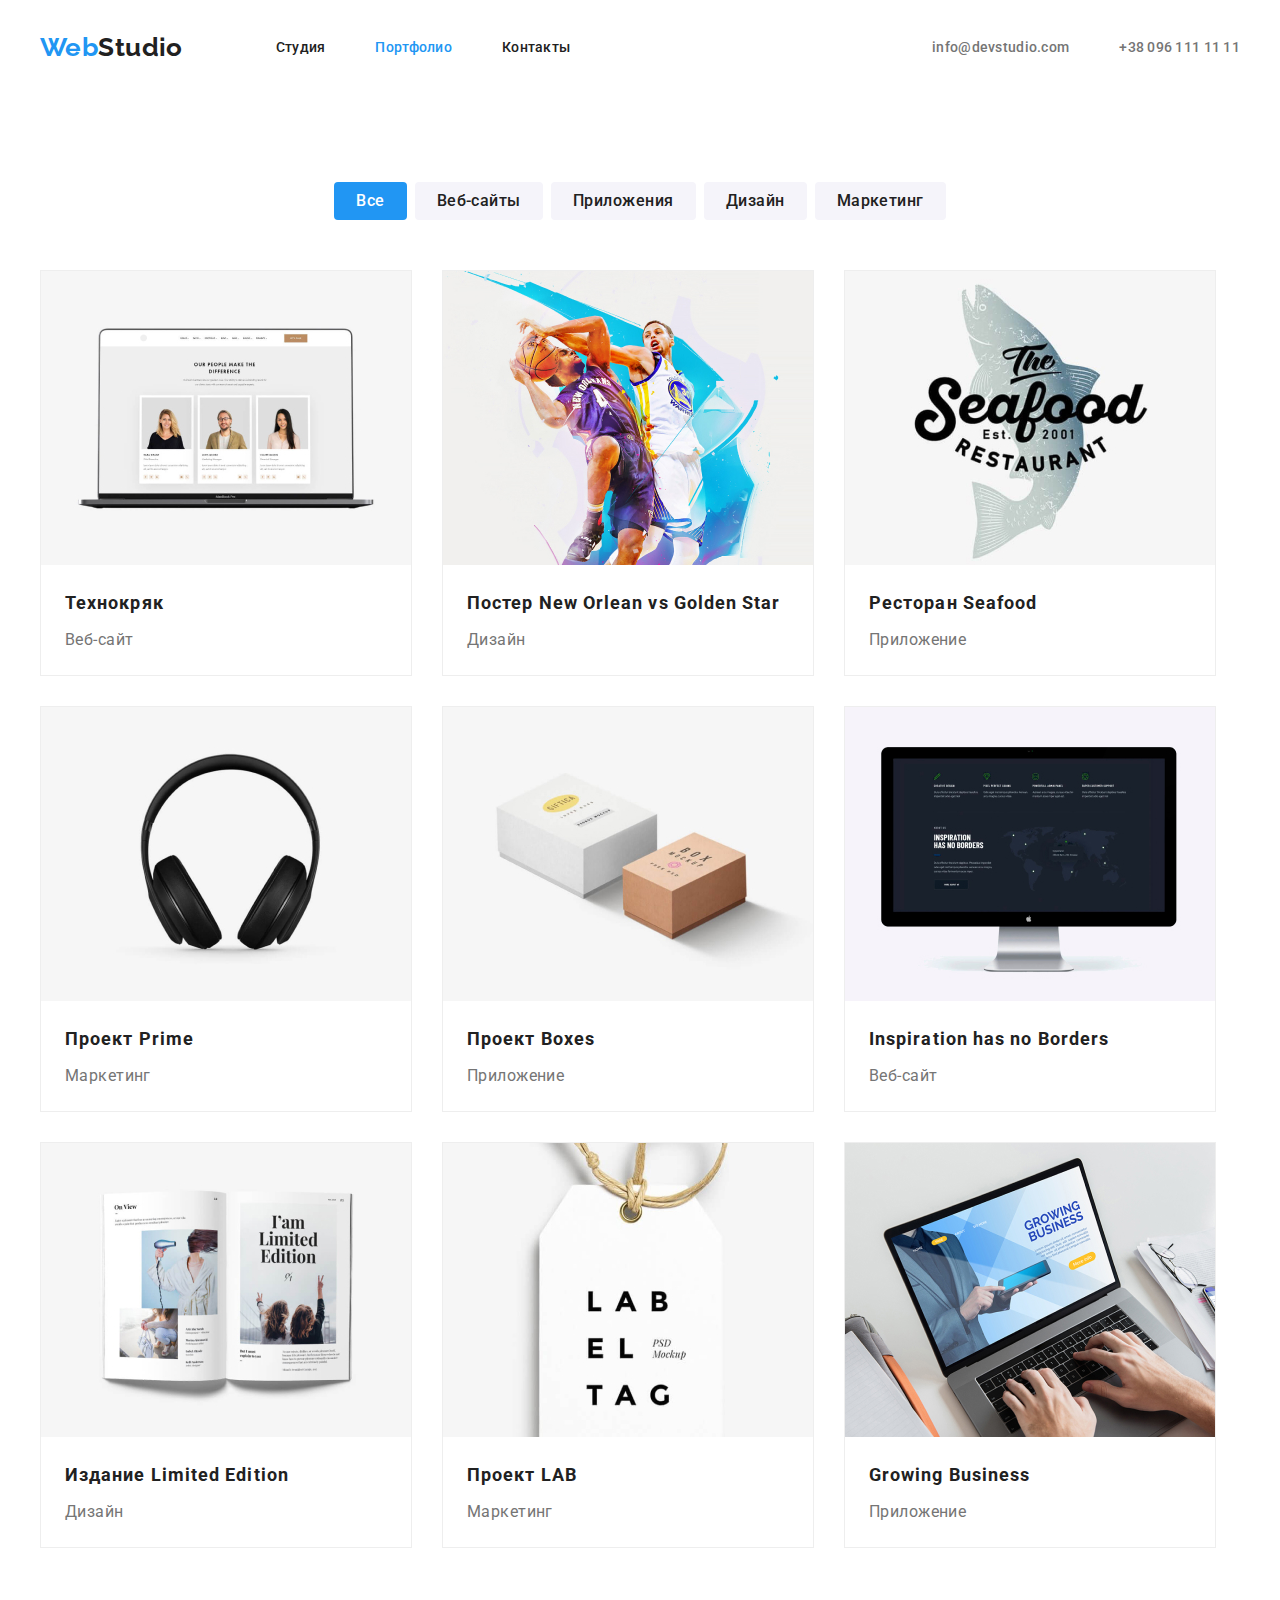
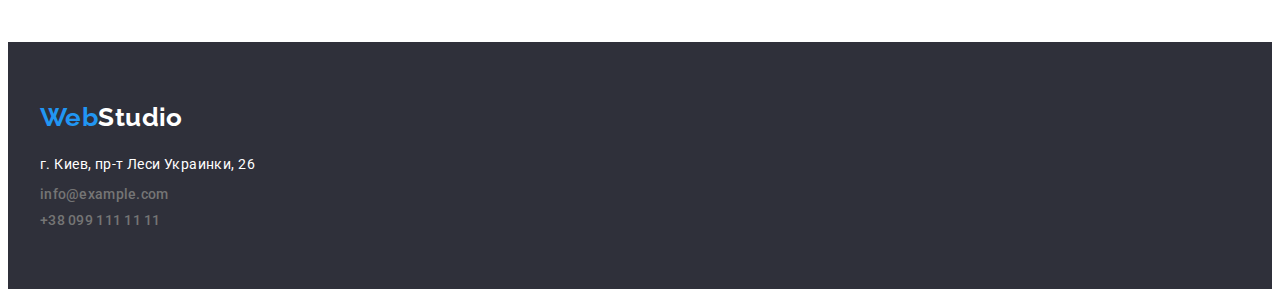
==== commit e75748ae: "lastt" ====
--- a/portfolio.html
+++ b/portfolio.html
@@ -4,6 +4,13 @@
     <meta charset="UTF-8" />
     <meta http-equiv="X-UA-Compatible" content="IE=edge" />
     <meta name="viewport" content="width=device-width, initial-scale=1.0" />
+    <link
+      rel="stylesheet"
+      href="https://cdnjs.cloudflare.com/ajax/libs/modern-normalize/1.1.0/modern-normalize.min.css"
+      integrity="sha512-wpPYUAdjBVSE4KJnH1VR1HeZfpl1ub8YT/NKx4PuQ5NmX2tKuGu6U/JRp5y+Y8XG2tV+wKQpNHVUX03MfMFn9Q=="
+      crossorigin="anonymous"
+      referrerpolicy="no-referrer"
+    />
     <link rel="stylesheet" href="./css/styles.css" />
     <link rel="preconnect" href="https://fonts.googleapis.com" />
     <link rel="preconnect" href="https://fonts.gstatic.com" crossorigin />
@@ -19,116 +26,123 @@
   </head>
   <body>
     <header class="header">
-      <nav class="header-nav">
-        <a href="./index.html" class="nav-logo"><span>Web</span>Studio</a>
-        <div class="nav-ul">
-          <ul>
-            <li class="nav-list">
-              <a href="../goit-markup-hw-02/index.html" class="nav-link">Студия</a>
+      <div class="container">
+        <nav class="header-nav">
+          <a href="./index.html" class="header-logo"><span>Web</span>Studio</a>
+          <ul class="header-list">
+            <li class="header-item">
+              <a href="../goit-markup-hw-02/index.html" class="header-link">Студия</a>
             </li>
-            <li class="nav-list"><a href="" class="nav-link port">Портфолио</a></li>
-            <li class="nav-list"><a href="" class="nav-link">Контакты</a></li>
+            <li class="header-item">
+              <a href="" class="header-link port">Портфолио</a>
+            </li>
+            <li class="header-item"><a href="" class="header-link">Контакты</a></li>
           </ul>
-        </div>
-        <div class="nav-div">
-          <ul>
-            <li class="nav-contacts">
+          <ul class="header-list header-contacts">
+            <li class="item-contacts">
               <a href="mailto:info@devstudio.com" class="link-contacts">info@devstudio.com</a>
             </li>
-            <li class="nav-contacts">
+            <li class="item-contacts">
               <a href="tel:+380961111111" class="link-contacts">+38 096 111 11 11</a>
             </li>
           </ul>
-        </div>
-      </nav>
+        </nav>
+      </div>
     </header>
     <main>
-      <section class="portfolio">
-        <h1 class="portfolio-title">Портфолио</h1>
-        <ul class="portfolio-list">
-          <li class="portfolio-item">
-            <button type="button" class="portfolio-item-btn all">Все</button>
-          </li>
-          <li class="portfolio-item">
-            <button type="button" class="portfolio-item-btn">Веб-сайты</button>
-          </li>
-          <li class="portfolio-item">
-            <button type="button" class="portfolio-item-btn">Приложения</button>
-          </li>
-          <li class="portfolio-item">
-            <button type="button" class="portfolio-item-btn">Дизайн</button>
-          </li>
-          <li class="portfolio-item">
-            <button type="button" class="portfolio-item-btn">Маркетинг</button>
-          </li>
-        </ul>
-        <ul class="list-project">
-          <li class="project-item">
-            <img src="./images/11.jpg" width="370" alt="проект 1" />
-            <h2 class="project-title">Технокряк</h2>
-            <p class="project-text">Веб-сайт</p>
-          </li>
-          <li class="project-item">
-            <img src="./images/22.jpg" width="370" alt="проект 2" />
-            <h2 class="project-title">Постер New Orlean vs Golden Star</h2>
-            <p class="project-text">Дизайн</p>
-          </li>
-          <li class="project-item">
-            <img src="./images/33.jpg" width="370" alt="проект 3" />
-            <h2 class="project-title">Ресторан Seafood</h2>
-            <p class="project-text">Приложение</p>
-          </li>
-          <li class="project-item">
-            <img src="./images/44.jpg" width="370" alt="проект 4" />
-            <h2 class="project-title">Проект Prime</h2>
-            <p class="project-text">Маркетинг</p>
-          </li>
-          <li class="project-item">
-            <img src="./images/55.jpg" width="370" alt="проект 5" />
-            <h2 class="project-title">Проект Boxes</h2>
-            <p class="project-text">Приложение</p>
-          </li>
-          <li class="project-item">
-            <img src="./images/66.jpg" width="370" alt="проект 6" />
-            <h2 class="project-title">Inspiration has no Borders</h2>
-            <p class="project-text">Веб-сайт</p>
-          </li>
-          <li class="project-item">
-            <img src="./images/77.jpg" width="370" alt="проект 7" />
-            <h2 class="project-title">Издание Limited Edition</h2>
-            <p class="project-text">Дизайн</p>
-          </li>
-          <li class="project-item">
-            <img src="./images/88.jpg" width="370" alt="проект 8" />
-            <h2 class="project-title">Проект LAB</h2>
-            <p class="project-text">Маркетинг</p>
-          </li>
-          <li class="project-item">
-            <img src="./images/99.jpg" width="370" alt="проект 9" />
-            <h2 class="project-title">Growing Business</h2>
-            <p class="project-text">Приложение</p>
-          </li>
-        </ul>
+      <section class="portfolio section">
+        <div class="container">
+          <h1 class="portfolio-title">Портфолио</h1>
+          <ul class="portfolio-list">
+            <li class="portfolio-item">
+              <button type="button" class="portfolio-item-btn all">Все</button>
+            </li>
+            <li class="portfolio-item">
+              <button type="button" class="portfolio-item-btn">Веб-сайты</button>
+            </li>
+            <li class="portfolio-item">
+              <button type="button" class="portfolio-item-btn">Приложения</button>
+            </li>
+            <li class="portfolio-item">
+              <button type="button" class="portfolio-item-btn">Дизайн</button>
+            </li>
+            <li class="portfolio-item">
+              <button type="button" class="portfolio-item-btn">Маркетинг</button>
+            </li>
+          </ul>
+          <ul class="list-project">
+            <li class="project-item">
+              <img src="./images/11.jpg" width="370" alt="проект 1" />
+              <h2 class="project-title">Технокряк</h2>
+              <p class="project-text">Веб-сайт</p>
+            </li>
+            <li class="project-item">
+              <img src="./images/22.jpg" width="370" alt="проект 2" />
+              <h2 class="project-title">Постер New Orlean vs Golden Star</h2>
+              <p class="project-text">Дизайн</p>
+            </li>
+            <li class="project-item">
+              <img src="./images/33.jpg" width="370" alt="проект 3" />
+              <h2 class="project-title">Ресторан Seafood</h2>
+              <p class="project-text">Приложение</p>
+            </li>
+            <li class="project-item">
+              <img src="./images/44.jpg" width="370" alt="проект 4" />
+              <h2 class="project-title">Проект Prime</h2>
+              <p class="project-text">Маркетинг</p>
+            </li>
+            <li class="project-item">
+              <img src="./images/55.jpg" width="370" alt="проект 5" />
+              <h2 class="project-title">Проект Boxes</h2>
+              <p class="project-text">Приложение</p>
+            </li>
+            <li class="project-item">
+              <img src="./images/66.jpg" width="370" alt="проект 6" />
+              <h2 class="project-title">Inspiration has no Borders</h2>
+              <p class="project-text">Веб-сайт</p>
+            </li>
+            <li class="project-item">
+              <img src="./images/77.jpg" width="370" alt="проект 7" />
+              <h2 class="project-title">Издание Limited Edition</h2>
+              <p class="project-text">Дизайн</p>
+            </li>
+            <li class="project-item">
+              <img src="./images/88.jpg" width="370" alt="проект 8" />
+              <h2 class="project-title">Проект LAB</h2>
+              <p class="project-text">Маркетинг</p>
+            </li>
+            <li class="project-item">
+              <img src="./images/99.jpg" width="370" alt="проект 9" />
+              <h2 class="project-title">Growing Business</h2>
+              <p class="project-text">Приложение</p>
+            </li>
+          </ul>
+        </div>
       </section>
     </main>
-
     <footer class="footer">
-      <a href="./index.html" class="footer-logo"><span>Web</span>Studio</a>
-      <address>
-        <ul class="footer-list">
-          <li>
-            <a
-              href="https://goo.gl/maps/t3Y8ttDa6r9vXGK56"
-              target="_blank"
-              rel="noreferrer noopener"
-              class="footer-map"
-              >г. Киев, пр-т Леси Украинки, 26</a
-            >
-          </li>
-          <li><a href="mailto:info@example.com" class="link-contacts">info@example.com</a></li>
-          <li><a href="tel:+380991111111" class="link-contacts">+38 099 111 11 11</a></li>
-        </ul>
-      </address>
+      <div class="container">
+        <a href="./index.html" class="footer-logo"><span>Web</span>Studio</a>
+        <address>
+          <ul class="footer-list">
+            <li class="footer-item">
+              <a
+                href="https://goo.gl/maps/t3Y8ttDa6r9vXGK56"
+                target="_blank"
+                rel="noreferrer noopener"
+                class="footer-map"
+                >г. Киев, пр-т Леси Украинки, 26</a
+              >
+            </li>
+            <li class="footer-item">
+              <a href="mailto:info@example.com" class="link-contacts">info@example.com</a>
+            </li>
+            <li class="footer-item">
+              <a href="tel:+380991111111" class="link-contacts">+38 099 111 11 11</a>
+            </li>
+          </ul>
+        </address>
+      </div>
     </footer>
   </body>
 </html>
--- a/css/styles.css
+++ b/css/styles.css
@@ -24,6 +24,9 @@
 a {
   text-decoration: none;
 }
+img {
+  display: block;
+}
 ul,
 ol {
   list-style: none;
@@ -36,85 +39,11 @@
   padding-right: 15px;
   margin: 0 auto;
 }
-/* --------------------------header------------------------------ */
-.nav-logo {
-  font-family: 'Raleway', 'sans-serif';
-  font-size: 26px;
-  color: var(--default-color);
-  font-weight: 700;
-  line-height: 1.19;
-}
-
-.nav-logo > span {
-  color: var(--hover-color);
-}
-
-.nav-list {
-  font-weight: 500;
-  letter-spacing: 0.02em;
-  line-height: 1.14;
-}
-
-li > .port:visited {
-  color: var(--hover-color);
-}
-
-li > .studio:visited {
-  color: var(--hover-color);
-}
-
-.nav-link:visited,
-.nav-link:active {
-  color: var(--default-color);
-}
-
-.nav-link:hover,
-.nav-link:focus {
-  color: var(--hover-color);
-}
-
-.link-contacts {
-  color: var(--paragraph-color);
-  font-weight: 500;
-  letter-spacing: 0.02em;
-  line-height: 1.14;
-}
-
-.link-contacts:hover,
-.link-contacts:focus {
-  color: var(--hover-color);
-}
-
-/* --------------------------hero--------------------------- */
-.hero {
-  background-color: var(--background-color);
-}
-
-.hero-title {
-  font-size: 44px;
-  line-height: 1.36;
-  font-weight: 900;
-  color: var(--white-color);
-  text-align: center;
-  text-transform: uppercase;
-  letter-spacing: 0.06em;
-}
-.hero-btn {
-  background: var(--hover-color);
-  box-shadow: 0px 4px 4px rgba(0, 0, 0, 0.15);
-  border-radius: 4px;
-  font-size: 16px;
-  line-height: 1.87;
-  font-weight: 700;
-  font-family: 'Roboto';
-  color: var(--white-color);
-  align-items: center;
-  text-align: center;
-  letter-spacing: 0.06em;
-  border: 0px;
-  cursor: pointer;
-}
-/* ---------------------------preferences--------------------------- */
+.section {
+  padding-top: 94px;
+  padding-bottom: 94px;
+}
+
 .visually-hidden {
   position: absolute;
   width: 1px;
@@ -127,12 +56,124 @@
   clip: rect(0 0 0 0);
   overflow: hidden;
 }
+/* --------------------------header------------------------------ */
+.header {
+  padding-top: 24px;
+  padding-bottom: 25px;
+}
+
+.header-logo {
+  font-family: 'Raleway', 'sans-serif';
+  font-size: 26px;
+  color: var(--default-color);
+  font-weight: 700;
+  line-height: 1.19;
+  margin-right: 93px;
+}
+.header-logo > span {
+  color: var(--hover-color);
+}
+.header-nav {
+  display: flex;
+  align-items: center;
+}
+.header-list {
+  display: flex;
+}
+.header-link {
+  font-weight: 500;
+  letter-spacing: 0.02em;
+  line-height: 1.14;
+  color: var(--default-color);
+}
+.header-item:not(:last-child) {
+  margin-right: 50px;
+}
+li > .port:visited {
+  color: var(--hover-color);
+}
+
+li > .studio:visited {
+  color: var(--hover-color);
+}
+
+.header-link:hover,
+.header-link:focus,
+.link-contacts:hover,
+.link-contacts:focus {
+  color: var(--hover-color);
+}
+.header-contacts {
+  margin-left: auto;
+}
+.item-contacts:first-child {
+  margin-right: 50px;
+}
+.link-contacts {
+  color: var(--paragraph-color);
+  font-weight: 500;
+  letter-spacing: 0.02em;
+  line-height: 1.14;
+}
+
+/* --------------------------hero--------------------------- */
+.hero {
+  background-color: var(--background-color);
+  padding-top: 200px;
+  padding-bottom: 200px;
+}
+.hero-title {
+  margin: 0 auto;
+  width: 696px;
+  font-size: 44px;
+  line-height: 1.36;
+  font-weight: 900;
+  color: var(--white-color);
+  text-align: center;
+  text-transform: uppercase;
+  letter-spacing: 0.06em;
+  margin-bottom: 30px;
+}
+.hero-btn {
+  margin: 0 auto;
+  display: block;
+  width: 200px;
+  height: 50px;
+  background: var(--hover-color);
+  box-shadow: 0px 4px 4px rgba(0, 0, 0, 0.15);
+  border-radius: 4px;
+  font-size: 16px;
+  line-height: 1.87;
+  font-weight: 700;
+  font-family: 'Roboto';
+  color: var(--white-color);
+  align-items: center;
+  text-align: center;
+  letter-spacing: 0.06em;
+  border: 0px;
+  cursor: pointer;
+}
+/* ---------------------------preferences--------------------------- */
+.pref {
+  padding-top: 94px;
+}
+.pref-list {
+  display: flex;
+  flex-wrap: wrap;
+  margin-left: -30px;
+}
+.pref-item {
+  height: 101px;
+  flex-basis: calc(100% / 4 - 30px);
+  margin-left: 30px;
+}
 .pref-title {
   color: var(--default-color);
   text-transform: uppercase;
   font-weight: 700;
   line-height: 1.14;
   font-size: 14px;
+  margin-bottom: 10px;
 }
 .pref-text {
   color: var(--paragraph-color);
@@ -141,19 +182,34 @@
 }
 
 /* -------------------------------------work------------------------------- */
+
 .work-title {
   font-size: 36px;
   font-weight: 700;
   line-height: 1.16;
   color: var(--default-color);
+  text-align: center;
+  margin-bottom: 50px;
+}
+.work-list {
+  display: flex;
+  margin-left: -30px;
 }
 .work-item {
-  display: inline-block;
+  flex-basis: calc(100% / 3 - 30px);
+  margin-left: 30px;
 }
 /* ----------------------team------------------------------ */
 
 .team {
   background-color: var(--second-background);
+}
+.team-title {
+  color: var(--default-color);
+  font-size: 36px;
+  font-weight: 700;
+  text-align: center;
+  margin-bottom: 50px;
 }
 .team-wrapper {
   background-color: var(--white-color);
@@ -162,15 +218,12 @@
   box-shadow: 0px 1px 3px rgba(0, 0, 0, 0.12), 0px 1px 1px rgba(0, 0, 0, 0.14),
     0px 2px 1px rgba(0, 0, 0, 0.2);
   border-radius: 0px 0px 4px 4px;
+  flex-basis: calc(100% / 4 - 30px);
+  margin-left: 30px;
 }
 .team-list {
   display: flex;
-  justify-content: space-between;
-}
-.team-title {
-  color: var(--default-color);
-  font-size: 36px;
-  font-weight: 700;
+  margin-left: -30px;
 }
 .team-worker {
   font-size: 16px;
@@ -178,6 +231,8 @@
   font-weight: 500;
   text-align: center;
   line-height: 1.18;
+  margin-top: 30px;
+  margin-bottom: 10px;
 }
 .team-text {
   color: var(--paragraph-color);
@@ -185,6 +240,7 @@
   line-height: 1.18;
   font-weight: 400;
   text-align: center;
+  margin-bottom: 30px;
 }
 /* ---------------------------footer--------------------------------- */
 
@@ -193,6 +249,8 @@
 }
 .footer {
   background: var(--background-color);
+  padding-top: 60px;
+  padding-bottom: 60px;
 }
 .footer-logo {
   font-family: 'Raleway', 'sans-serif';
@@ -204,7 +262,12 @@
 .footer-logo > span {
   color: var(--hover-color);
 }
-
+.footer-list {
+  margin-top: 20px;
+}
+.footer-item:not(:last-child) {
+  margin-bottom: 9px;
+}
 .footer-map {
   color: var(--white-color);
   font-style: normal;
@@ -227,23 +290,30 @@
   clip: rect(0 0 0 0);
   clip-path: inset(50%);
 }
+.portfolio-list {
+  display: flex;
+  justify-content: center;
+  margin-bottom: 50px;
+}
 .portfolio-item-btn {
   background-color: var(--second-background);
   border-radius: 4px;
   height: 38px;
   font-family: 'Roboto';
+  cursor: pointer;
   font-style: normal;
   font-weight: 500;
   font-size: 16px;
   line-height: 1.62;
   letter-spacing: 0.03em;
-
-  text-align: center;
-
+  text-align: center;
   color: var(--default-color);
   border: 0;
-}
-
+  padding: 6px 22px;
+}
+.portfolio-item:not(:last-child) {
+  margin-right: 8px;
+}
 li > .all {
   color: var(--white-color);
   background-color: var(--hover-color);
@@ -258,22 +328,35 @@
 
 /* --------------------portfolio projects---------------------- */
 .project-item {
-  box-sizing: border-box;
   background-color: var(--white-color);
   border: 1px solid #eeeeee;
-}
-
+  width: 370px;
+  height: 404px;
+  flex-basis: calc(100 / 3 - 30px);
+  margin-left: 30px;
+  margin-bottom: 30px;
+}
+.list-project {
+  display: flex;
+  flex-wrap: wrap;
+  margin-left: -30px;
+  margin-bottom: -30px;
+}
 .project-title {
   font-weight: 700;
   font-size: 18px;
   line-height: 2;
   color: var(--default-color);
-
+  margin-top: 20px;
   letter-spacing: 0.06em;
+  margin-bottom: 4px;
+  margin-left: 24px;
 }
 .project-text {
   font-weight: 400;
   font-size: 16px;
   line-height: 1.88;
   color: var(--paragraph-color);
-}
+  margin-bottom: 20px;
+  margin-left: 24px;
+}
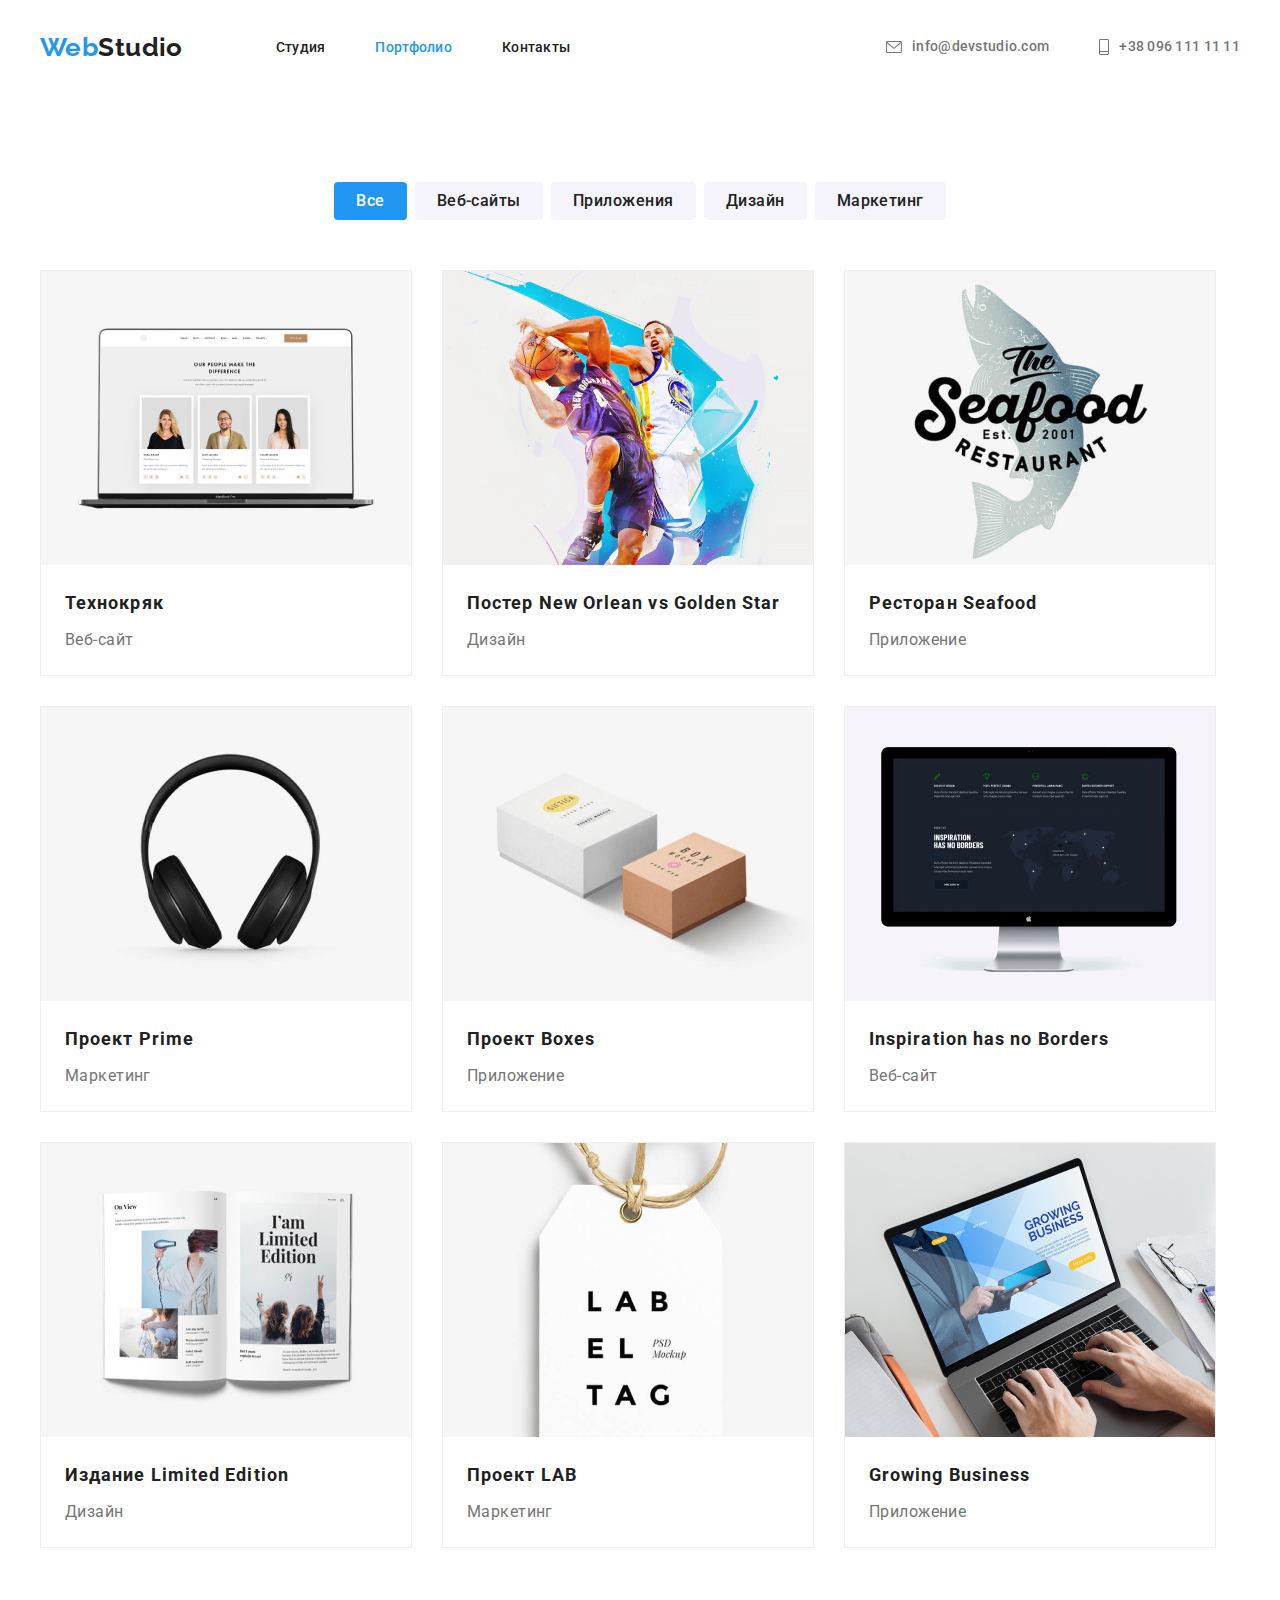
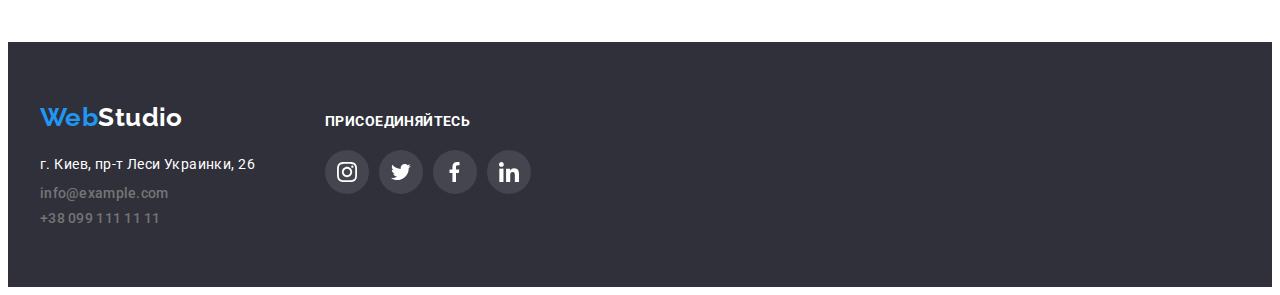
==== commit a003d9e3: "lt" ====
--- a/portfolio.html
+++ b/portfolio.html
@@ -40,10 +40,18 @@
           </ul>
           <ul class="header-list header-contacts">
             <li class="item-contacts">
-              <a href="mailto:info@devstudio.com" class="link-contacts">info@devstudio.com</a>
+              <a href="mailto:info@devstudio.com" class="link-contacts"
+                ><svg class="icon-envelope">
+                  <use href="./images/symbol-defs.svg#icon-envelope"></use></svg
+                >info@devstudio.com</a
+              >
             </li>
             <li class="item-contacts">
-              <a href="tel:+380961111111" class="link-contacts">+38 096 111 11 11</a>
+              <a href="tel:+380961111111" class="link-contacts"
+                ><svg class="icon-tel">
+                  <use href="./images/symbol-defs.svg#icon-tel"></use></svg
+                >+38 096 111 11 11</a
+              >
             </li>
           </ul>
         </nav>
@@ -122,26 +130,53 @@
     </main>
     <footer class="footer">
       <div class="container">
-        <a href="./index.html" class="footer-logo"><span>Web</span>Studio</a>
-        <address>
-          <ul class="footer-list">
-            <li class="footer-item">
-              <a
-                href="https://goo.gl/maps/t3Y8ttDa6r9vXGK56"
-                target="_blank"
-                rel="noreferrer noopener"
-                class="footer-map"
-                >г. Киев, пр-т Леси Украинки, 26</a
-              >
-            </li>
-            <li class="footer-item">
-              <a href="mailto:info@example.com" class="link-contacts">info@example.com</a>
-            </li>
-            <li class="footer-item">
-              <a href="tel:+380991111111" class="link-contacts">+38 099 111 11 11</a>
-            </li>
-          </ul>
-        </address>
+        <div class="footer-wrap">
+          <a href="./index.html" class="footer-logo"><span>Web</span>Studio</a>
+          <address>
+            <ul class="footer-list">
+              <li class="footer-item">
+                <a
+                  href="https://goo.gl/maps/t3Y8ttDa6r9vXGK56"
+                  target="_blank"
+                  rel="noreferrer noopener"
+                  class="footer-map"
+                  >г. Киев, пр-т Леси Украинки, 26</a
+                >
+              </li>
+              <li class="footer-item">
+                <a href="mailto:info@example.com" class="link-contacts">info@example.com</a>
+              </li>
+              <li class="footer-item">
+                <a href="tel:+380991111111" class="link-contacts">+38 099 111 11 11</a>
+              </li>
+            </ul>
+          </address>
+        </div>
+        <div class="footer-connect">
+          <h2 class="footer-title">присоединяйтесь</h2>
+          <div class="footer-icons">
+            <a href="" class="footer-link">
+              <svg class="icon-footer">
+                <use href="./images/symbol-defs.svg#icon-instagram"></use>
+              </svg>
+            </a>
+            <a href="" class="footer-link">
+              <svg class="icon-footer">
+                <use href="./images/symbol-defs.svg#icon-twitter"></use>
+              </svg>
+            </a>
+            <a href="" class="footer-link">
+              <svg class="icon-footer">
+                <use href="./images/symbol-defs.svg#icon-facebook"></use>
+              </svg>
+            </a>
+            <a href="" class="footer-link">
+              <svg class="icon-footer">
+                <use href="./images/symbol-defs.svg#icon-linkedin"></use>
+              </svg>
+            </a>
+          </div>
+        </div>
       </div>
     </footer>
   </body>
--- a/css/styles.css
+++ b/css/styles.css
@@ -102,18 +102,32 @@
 .link-contacts:hover,
 .link-contacts:focus {
   color: var(--hover-color);
+  fill: var(--hover-color);
 }
 .header-contacts {
   margin-left: auto;
+  fill: #757575;
+}
+.icon-envelope {
+  width: 16px;
+  height: 12px;
+  margin-right: 10px;
+}
+.icon-tel {
+  width: 10px;
+  height: 16px;
+  margin-right: 10px;
 }
 .item-contacts:first-child {
   margin-right: 50px;
 }
 .link-contacts {
+  display: flex;
   color: var(--paragraph-color);
   font-weight: 500;
   letter-spacing: 0.02em;
   line-height: 1.14;
+  align-items: center;
 }
 
 /* --------------------------hero--------------------------- */
@@ -162,10 +176,37 @@
   flex-wrap: wrap;
   margin-left: -30px;
 }
+
 .pref-item {
-  height: 101px;
+  height: 251px;
   flex-basis: calc(100% / 4 - 30px);
   margin-left: 30px;
+}
+.pref-block {
+  display: flex;
+  background-color: #f5f4fa;
+  border-radius: 4px;
+  width: 270px;
+  height: 120px;
+  align-items: center;
+  justify-content: center;
+  margin-bottom: 30px;
+}
+.icon-antenna {
+  width: 65px;
+  height: 70px;
+}
+.icon-clock {
+  width: 67px;
+  height: 70px;
+}
+.icon-diagram {
+  width: 70px;
+  height: 54px;
+}
+.icon-astronaut {
+  width: 70px;
+  height: 70px;
 }
 .pref-title {
   color: var(--default-color);
@@ -214,7 +255,7 @@
 .team-wrapper {
   background-color: var(--white-color);
   width: 270px;
-  height: 368px;
+  height: 428px;
   box-shadow: 0px 1px 3px rgba(0, 0, 0, 0.12), 0px 1px 1px rgba(0, 0, 0, 0.14),
     0px 2px 1px rgba(0, 0, 0, 0.2);
   border-radius: 0px 0px 4px 4px;
@@ -240,8 +281,73 @@
   line-height: 1.18;
   font-weight: 400;
   text-align: center;
+  margin-bottom: 16px;
+}
+.team-link {
+  display: flex;
+  width: 44px;
+  height: 44px;
+  align-items: center;
+  justify-content: center;
+  border-radius: 100px;
+  fill: #afb1b8;
+  cursor: pointer;
+}
+.team-link:not(:last-child) {
+  margin-right: 10px;
+}
+.icon-team {
+  width: 20px;
+  height: 20px;
+}
+.team-link:hover {
+  background-color: var(--hover-color);
+  fill: #ffffff;
+}
+
+.icons {
+  display: flex;
+  justify-content: center;
+}
+/* ----------------------clients---------*/
+.clients-title {
+  font-weight: 700;
+  font-size: 36px;
+  line-height: 42px;
+  text-align: center;
+  letter-spacing: 0.03em;
+  color: var(--default-color);
+  margin-bottom: 50px;
+}
+
+.clients-list {
+  display: flex;
+  justify-content: center;
+}
+
+.clients-link {
+  display: flex;
+  border-radius: 4px;
+  width: 170px;
+  height: 92px;
+  align-items: center;
+  justify-content: center;
   margin-bottom: 30px;
-}
+  border: 1px solid #afb1b8;
+  fill: #afb1b8;
+}
+.clients-link:hover {
+  border: 1px solid var(--hover-color);
+  fill: var(--hover-color);
+}
+.clients-item:not(:last-child) {
+  margin-right: 30px;
+}
+.icon-logo {
+  width: 106px;
+  height: 60px;
+}
+
 /* ---------------------------footer--------------------------------- */
 
 address {
@@ -251,6 +357,9 @@
   background: var(--background-color);
   padding-top: 60px;
   padding-bottom: 60px;
+}
+.footer .container {
+  display: flex;
 }
 .footer-logo {
   font-family: 'Raleway', 'sans-serif';
@@ -278,6 +387,44 @@
   color: var(--hover-color);
 }
 
+.footer-connect {
+  margin-left: 70px;
+  margin-top: 12px;
+}
+.footer-title {
+  font-weight: 700;
+  font-size: 14px;
+  line-height: 1.14;
+  letter-spacing: 0.03em;
+  text-transform: uppercase;
+  color: #ffffff;
+  margin-bottom: 20px;
+}
+.footer-link {
+  display: flex;
+  width: 44px;
+  height: 44px;
+  align-items: center;
+  justify-content: center;
+  border-radius: 100px;
+  fill: #ffffff;
+  cursor: pointer;
+  background-color: rgba(255, 255, 255, 0.1);
+}
+.footer-link:hover {
+  background-color: var(--hover-color);
+}
+.footer-link:not(:last-child) {
+  margin-right: 10px;
+}
+.footer-icons {
+  display: flex;
+  justify-content: center;
+}
+.icon-footer {
+  width: 20px;
+  height: 20px;
+}
 /* ------------------------portfolio menu---------------------- */
 .portfolio-title {
   position: absolute;
@@ -336,6 +483,10 @@
   margin-left: 30px;
   margin-bottom: 30px;
 }
+.project-item:hover {
+  box-shadow: 0px 1px 1px rgba(0, 0, 0, 0.12), 0px 4px 4px rgba(0, 0, 0, 0.06),
+    1px 4px 6px rgba(0, 0, 0, 0.16);
+}
 .list-project {
   display: flex;
   flex-wrap: wrap;
